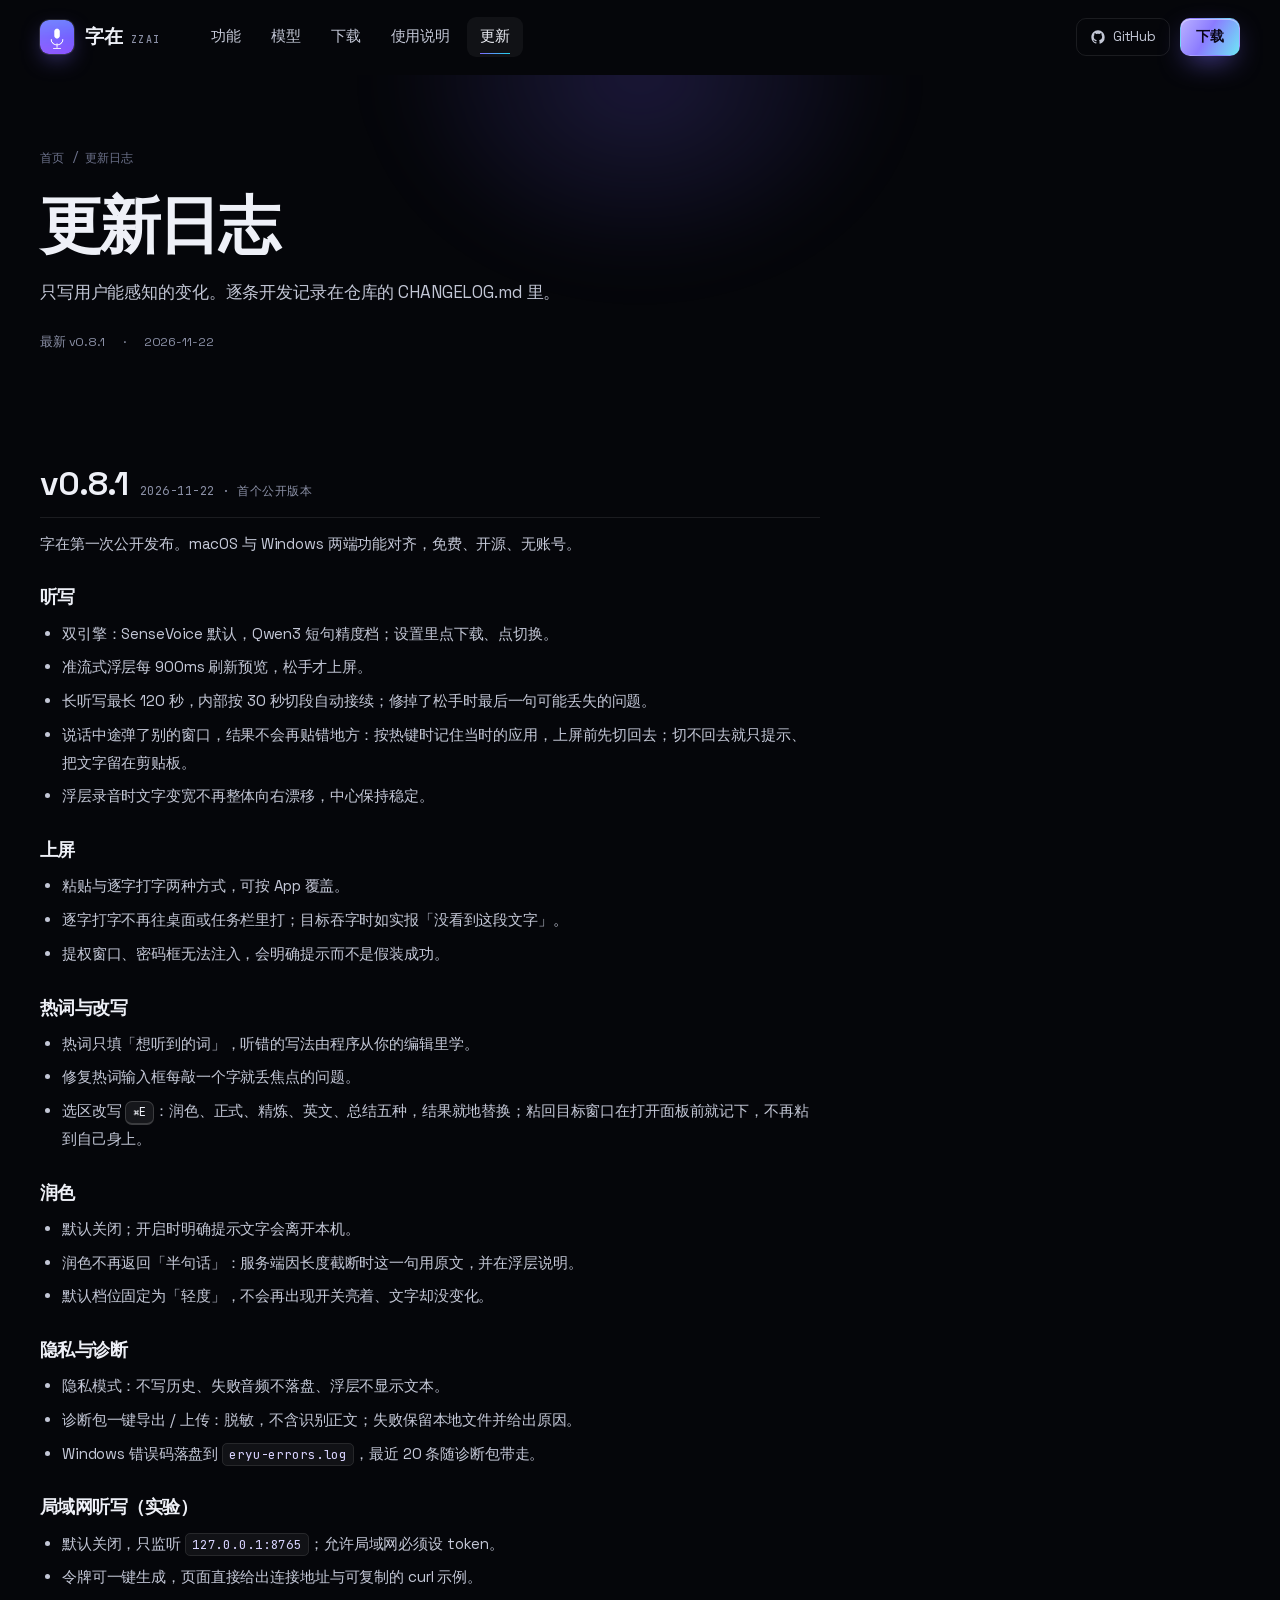
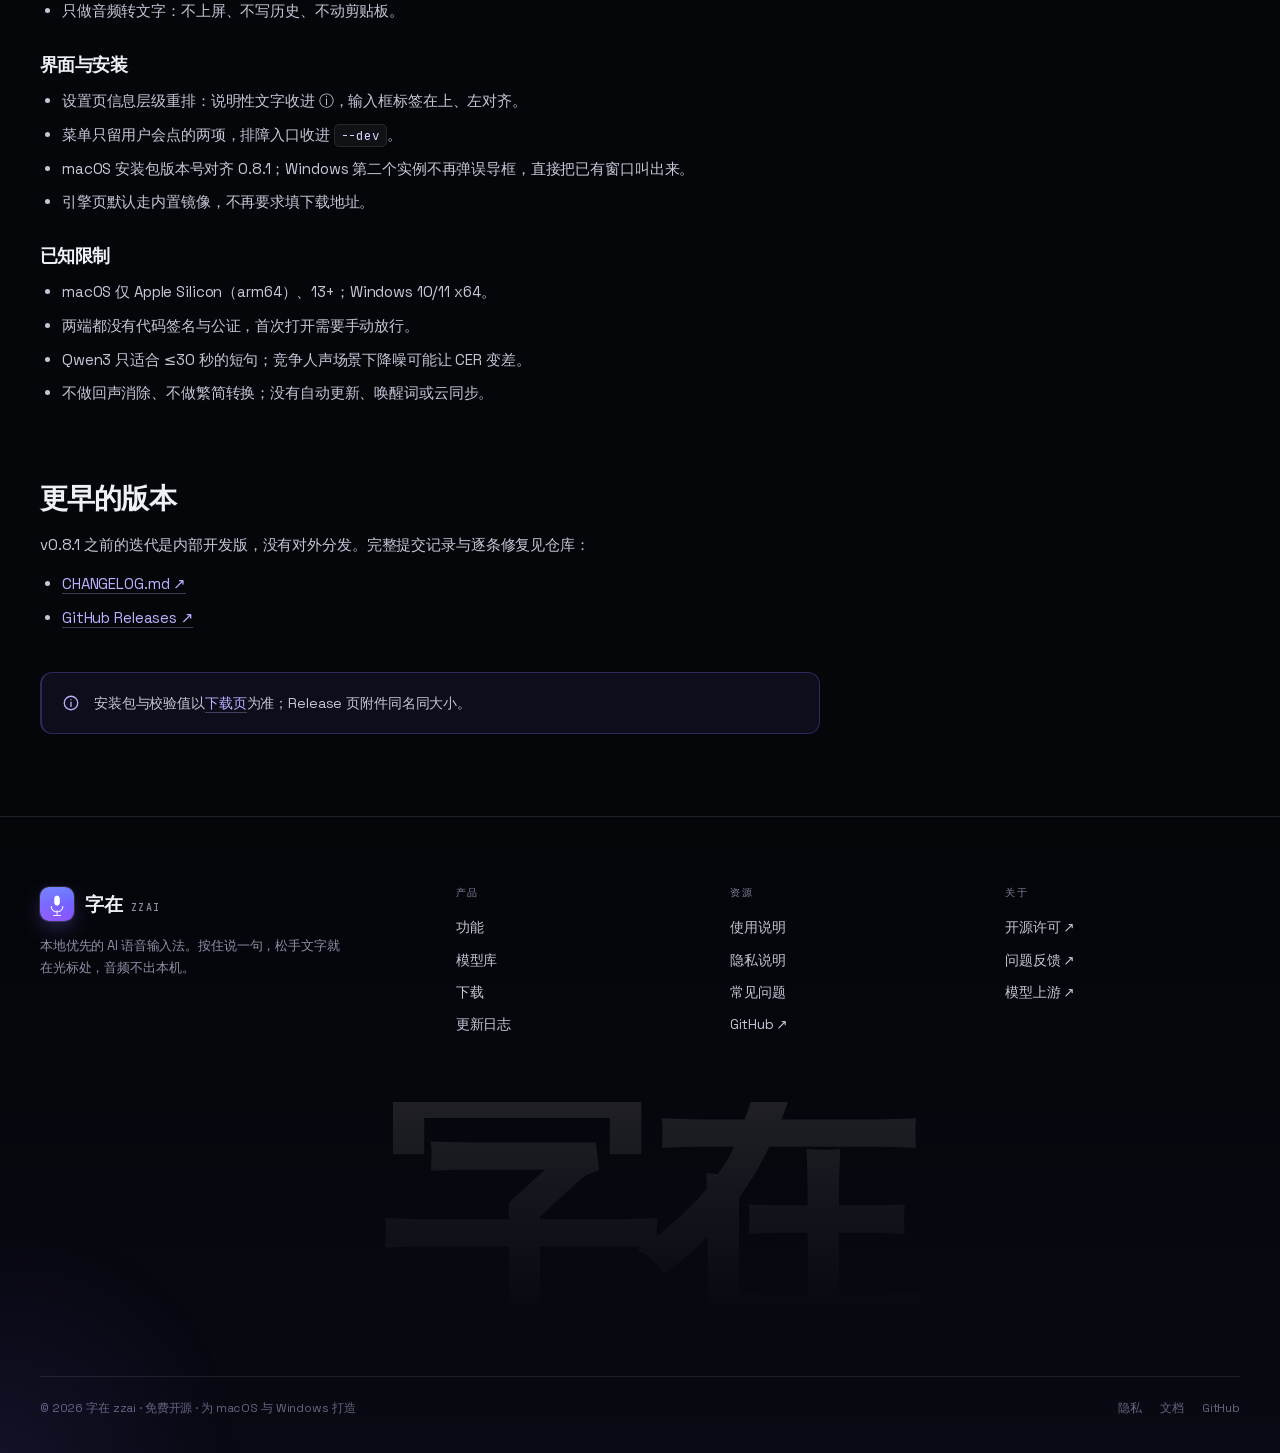
==== website/changelog.html @ 981bb73f "site: zzai.harmonyos.fun 官网（首页 / 下载 / 使用说明 / 模型库 / 隐私 / 更新日志）" ====
<!doctype html>
<html lang="zh-CN">
<head>
<meta charset="utf-8">
<meta name="viewport" content="width=device-width, initial-scale=1">
<title>更新日志 — 字在 zzai</title>
<meta name="description" content="字在的版本更新记录。v0.8.1 是第一个公开版本：双引擎、120 秒长听写、热词自学习、选区改写与局域网听写。">
<meta name="theme-color" content="#05060a">
<link rel="canonical" href="https://zzai.harmonyos.fun/changelog.html">
<meta property="og:type" content="article">
<meta property="og:title" content="字在更新日志">
<meta property="og:description" content="v0.8.1：第一个公开版本。">
<meta property="og:url" content="https://zzai.harmonyos.fun/changelog.html">
<meta property="og:image" content="https://zzai.harmonyos.fun/assets/img/og.png">
<link rel="icon" type="image/png" sizes="32x32" href="assets/img/favicon-32.png">
<link rel="apple-touch-icon" href="assets/img/apple-touch-icon.png">
<script src="assets/js/boot.js"></script>
<link rel="stylesheet" href="assets/css/site.css">
</head>
<body>
<a class="skip" href="#main">跳到主要内容</a>

<header class="topbar">
  <div class="wrap nav">
    <a class="brand" href="index.html" aria-label="字在首页">
      <img src="assets/img/logo.png" alt="" width="34" height="34">
      <span class="brand-name">字在 <small>zzai</small></span>
    </a>
    <nav class="nav-links" aria-label="主导航">
      <a href="index.html#features">功能</a>
      <a href="models.html">模型</a>
      <a href="download.html">下载</a>
      <a href="docs.html">使用说明</a>
      <a href="changelog.html" aria-current="page">更新</a>
    </nav>
    <div class="nav-right">
      <a class="nav-gh" href="https://github.com/flyeasy/zzai" target="_blank" rel="noopener" aria-label="GitHub 仓库">
        <svg><use href="assets/img/icons.svg#i-github"/></svg><span>GitHub</span>
      </a>
      <a class="btn btn-primary btn-sm" href="download.html">下载</a>
      <button class="nav-toggle" aria-label="展开菜单" aria-expanded="false"><span></span></button>
    </div>
  </div>
</header>
<div class="mobile-menu">
  <a href="index.html#features">功能</a>
  <a href="models.html">模型</a>
  <a href="download.html">下载</a>
  <a href="docs.html">使用说明</a>
  <a href="changelog.html">更新</a>
  <a href="https://github.com/flyeasy/zzai" target="_blank" rel="noopener">GitHub ↗</a>
</div>

<main id="main">
  <section class="page-hero">
    <div class="wrap">
      <div class="crumb"><a href="index.html">首页</a> / 更新日志</div>
      <h1>更新日志</h1>
      <p>只写用户能感知的变化。逐条开发记录在仓库的 CHANGELOG.md 里。</p>
      <div class="hero-meta" style="margin-top:24px">
        <span>最新 v0.8.1</span><span>·</span><span>2026-11-22</span>
      </div>
    </div>
  </section>

  <section class="section-tight">
    <div class="wrap">
      <div class="prose">
        <div class="release">
          <div class="release-head">
            <h2 id="v081">v0.8.1</h2>
            <span class="release-date">2026-11-22 · 首个公开版本</span>
          </div>
          <p>字在第一次公开发布。macOS 与 Windows 两端功能对齐，免费、开源、无账号。</p>

          <h3>听写</h3>
          <ul>
            <li>双引擎：SenseVoice 默认，Qwen3 短句精度档；设置里点下载、点切换。</li>
            <li>准流式浮层每 900ms 刷新预览，松手才上屏。</li>
            <li>长听写最长 120 秒，内部按 30 秒切段自动接续；修掉了松手时最后一句可能丢失的问题。</li>
            <li>说话中途弹了别的窗口，结果不会再贴错地方：按热键时记住当时的应用，上屏前先切回去；切不回去就只提示、把文字留在剪贴板。</li>
            <li>浮层录音时文字变宽不再整体向右漂移，中心保持稳定。</li>
          </ul>

          <h3>上屏</h3>
          <ul>
            <li>粘贴与逐字打字两种方式，可按 App 覆盖。</li>
            <li>逐字打字不再往桌面或任务栏里打；目标吞字时如实报「没看到这段文字」。</li>
            <li>提权窗口、密码框无法注入，会明确提示而不是假装成功。</li>
          </ul>

          <h3>热词与改写</h3>
          <ul>
            <li>热词只填「想听到的词」，听错的写法由程序从你的编辑里学。</li>
            <li>修复热词输入框每敲一个字就丢焦点的问题。</li>
            <li>选区改写 <kbd>⌘E</kbd>：润色、正式、精炼、英文、总结五种，结果就地替换；粘回目标窗口在打开面板前就记下，不再粘到自己身上。</li>
          </ul>

          <h3>润色</h3>
          <ul>
            <li>默认关闭；开启时明确提示文字会离开本机。</li>
            <li>润色不再返回「半句话」：服务端因长度截断时这一句用原文，并在浮层说明。</li>
            <li>默认档位固定为「轻度」，不会再出现开关亮着、文字却没变化。</li>
          </ul>

          <h3>隐私与诊断</h3>
          <ul>
            <li>隐私模式：不写历史、失败音频不落盘、浮层不显示文本。</li>
            <li>诊断包一键导出 / 上传：脱敏，不含识别正文；失败保留本地文件并给出原因。</li>
            <li>Windows 错误码落盘到 <code>eryu-errors.log</code>，最近 20 条随诊断包带走。</li>
          </ul>

          <h3>局域网听写（实验）</h3>
          <ul>
            <li>默认关闭，只监听 <code>127.0.0.1:8765</code>；允许局域网必须设 token。</li>
            <li>令牌可一键生成，页面直接给出连接地址与可复制的 curl 示例。</li>
            <li>只做音频转文字：不上屏、不写历史、不动剪贴板。</li>
          </ul>

          <h3>界面与安装</h3>
          <ul>
            <li>设置页信息层级重排：说明性文字收进 ⓘ，输入框标签在上、左对齐。</li>
            <li>菜单只留用户会点的两项，排障入口收进 <code>--dev</code>。</li>
            <li>macOS 安装包版本号对齐 0.8.1；Windows 第二个实例不再弹误导框，直接把已有窗口叫出来。</li>
            <li>引擎页默认走内置镜像，不再要求填下载地址。</li>
          </ul>

          <h3>已知限制</h3>
          <ul>
            <li>macOS 仅 Apple Silicon（arm64）、13+；Windows 10/11 x64。</li>
            <li>两端都没有代码签名与公证，首次打开需要手动放行。</li>
            <li>Qwen3 只适合 ≤30 秒的短句；竞争人声场景下降噪可能让 CER 变差。</li>
            <li>不做回声消除、不做繁简转换；没有自动更新、唤醒词或云同步。</li>
          </ul>
        </div>

        <h2>更早的版本</h2>
        <p>v0.8.1 之前的迭代是内部开发版，没有对外分发。完整提交记录与逐条修复见仓库：</p>
        <ul>
          <li><a href="https://github.com/flyeasy/zzai/blob/main/CHANGELOG.md" target="_blank" rel="noopener">CHANGELOG.md ↗</a></li>
          <li><a href="https://github.com/flyeasy/zzai/releases" target="_blank" rel="noopener">GitHub Releases ↗</a></li>
        </ul>

        <div class="callout" style="margin-top:40px">
          <svg><use href="assets/img/icons.svg#i-info"/></svg>
          <div>安装包与校验值以<a href="download.html">下载页</a>为准；Release 页附件同名同大小。</div>
        </div>
      </div>
    </div>
  </section>
</main>

<footer class="footer">
  <div class="wrap">
    <div class="foot-grid">
      <div class="foot-brand">
        <a class="brand" href="index.html">
          <img src="assets/img/logo.png" alt="" width="34" height="34">
          <span class="brand-name">字在 <small>zzai</small></span>
        </a>
        <p>本地优先的 AI 语音输入法。按住说一句，松手文字就在光标处，音频不出本机。</p>
      </div>
      <div class="foot-col">
        <h4>产品</h4>
        <a href="index.html#features">功能</a>
        <a href="models.html">模型库</a>
        <a href="download.html">下载</a>
        <a href="changelog.html">更新日志</a>
      </div>
      <div class="foot-col">
        <h4>资源</h4>
        <a href="docs.html">使用说明</a>
        <a href="privacy.html">隐私说明</a>
        <a href="index.html#faq">常见问题</a>
        <a href="https://github.com/flyeasy/zzai" target="_blank" rel="noopener">GitHub ↗</a>
      </div>
      <div class="foot-col">
        <h4>关于</h4>
        <a href="https://github.com/flyeasy/zzai/blob/main/LICENSE" target="_blank" rel="noopener">开源许可 ↗</a>
        <a href="https://github.com/flyeasy/zzai/issues" target="_blank" rel="noopener">问题反馈 ↗</a>
        <a href="https://github.com/k2-fsa/sherpa-onnx/releases" target="_blank" rel="noopener">模型上游 ↗</a>
      </div>
    </div>
    <div class="wordmark" aria-hidden="true">字在</div>
    <div class="foot-bottom">
      <span>© <span data-year>2026</span> 字在 zzai · 免费开源 · 为 macOS 与 Windows 打造</span>
      <span class="links">
        <a href="privacy.html">隐私</a>
        <a href="docs.html">文档</a>
        <a href="https://github.com/flyeasy/zzai" target="_blank" rel="noopener">GitHub</a>
      </span>
    </div>
  </div>
</footer>

<script src="assets/js/site.js"></script>
</body>
</html>
---- website/assets/css/site.css ----
/* ============================================================
   字在 zzai — 官网样式
   设计语言：深空 / 极光 / 玻璃 / 光栅
   ============================================================ */

@font-face {
  font-family: "Space Grotesk";
  src: url("../fonts/space-grotesk-400.woff2") format("woff2");
  font-weight: 400 500;
  font-display: swap;
  unicode-range: U+0000-00FF, U+2000-206F, U+2190-21BB;
}
@font-face {
  font-family: "Space Grotesk";
  src: url("../fonts/space-grotesk-600.woff2") format("woff2");
  font-weight: 600;
  font-display: swap;
  unicode-range: U+0000-00FF, U+2000-206F, U+2190-21BB;
}
@font-face {
  font-family: "Space Grotesk";
  src: url("../fonts/space-grotesk-700.woff2") format("woff2");
  font-weight: 700;
  font-display: swap;
  unicode-range: U+0000-00FF, U+2000-206F, U+2190-21BB;
}
@font-face {
  font-family: "JetBrains Mono";
  src: url("../fonts/jetbrains-mono-400.woff2") format("woff2");
  font-weight: 400;
  font-display: swap;
  unicode-range: U+0000-00FF;
}
@font-face {
  font-family: "JetBrains Mono";
  src: url("../fonts/jetbrains-mono-500.woff2") format("woff2");
  font-weight: 500;
  font-display: swap;
  unicode-range: U+0000-00FF;
}

:root {
  --bg: #05060a;
  --bg-2: #080910;
  --surface: rgba(255, 255, 255, 0.035);
  --surface-2: rgba(255, 255, 255, 0.06);
  --line: rgba(255, 255, 255, 0.09);
  --line-strong: rgba(255, 255, 255, 0.16);
  --text: #eef0f7;
  --text-2: #c3c7d6;
  --muted: #8b90a6;
  --violet: #7c6cff;
  --violet-deep: #5b48e8;
  --cyan: #22d3ee;
  --magenta: #f43f5e;
  --green: #34d399;
  --amber: #fbbf24;
  --grad: linear-gradient(100deg, #fff 0%, #d9d3ff 38%, #8b7bff 68%, #22d3ee 100%);
  --radius: 20px;
  --radius-sm: 12px;
  --font: "Space Grotesk", "PingFang SC", "HarmonyOS Sans SC", "Hiragino Sans GB",
    "Microsoft YaHei", system-ui, sans-serif;
  --mono: "JetBrains Mono", "SFMono-Regular", Menlo, Consolas, monospace;
  --ease: cubic-bezier(0.22, 1, 0.36, 1);
  --shadow: 0 30px 80px -30px rgba(0, 0, 0, 0.8);
}

*,
*::before,
*::after {
  box-sizing: border-box;
}

html {
  scroll-behavior: smooth;
  -webkit-text-size-adjust: 100%;
}

body {
  margin: 0;
  background: var(--bg);
  color: var(--text);
  font-family: var(--font);
  font-size: 16px;
  line-height: 1.65;
  letter-spacing: -0.008em;
  -webkit-font-smoothing: antialiased;
  overflow-x: hidden;
}

body::before {
  content: "";
  position: fixed;
  inset: 0;
  z-index: 0;
  pointer-events: none;
  background-image: url("data:image/svg+xml,%3Csvg xmlns='http://www.w3.org/2000/svg' width='160' height='160'%3E%3Cfilter id='n'%3E%3CfeTurbulence type='fractalNoise' baseFrequency='0.9' numOctaves='2' stitchTiles='stitch'/%3E%3C/filter%3E%3Crect width='160' height='160' filter='url(%23n)' opacity='0.35'/%3E%3C/svg%3E");
  opacity: 0.045;
  mix-blend-mode: soft-light;
}

::selection {
  background: rgba(124, 108, 255, 0.36);
  color: #fff;
}

img {
  max-width: 100%;
  display: block;
}

a {
  color: inherit;
  text-decoration: none;
}

button {
  font: inherit;
  color: inherit;
}

h1,
h2,
h3,
h4 {
  margin: 0;
  font-weight: 600;
  letter-spacing: -0.03em;
  line-height: 1.12;
}

p {
  margin: 0;
}

code,
kbd,
pre {
  font-family: var(--mono);
  font-size: 0.86em;
}

kbd {
  display: inline-flex;
  align-items: center;
  gap: 2px;
  min-width: 24px;
  height: 24px;
  padding: 0 7px;
  border: 1px solid var(--line-strong);
  border-bottom-width: 2px;
  border-radius: 7px;
  background: rgba(255, 255, 255, 0.07);
  color: var(--text);
  font-size: 12px;
  line-height: 1;
  white-space: nowrap;
}

.wrap {
  width: min(1200px, calc(100% - 48px));
  margin-inline: auto;
  position: relative;
  z-index: 1;
}

.wrap-narrow {
  width: min(880px, calc(100% - 48px));
  margin-inline: auto;
  position: relative;
  z-index: 1;
}

.skip {
  position: absolute;
  left: -9999px;
  top: 12px;
  z-index: 100;
  padding: 8px 14px;
  border-radius: 10px;
  background: #fff;
  color: #000;
}
.skip:focus {
  left: 12px;
}

/* ---------------- 顶栏 ---------------- */

.topbar {
  position: sticky;
  top: 0;
  z-index: 60;
  border-bottom: 1px solid transparent;
  transition: background 0.35s var(--ease), border-color 0.35s var(--ease),
    backdrop-filter 0.35s var(--ease);
}

.topbar.is-scrolled {
  background: rgba(5, 6, 10, 0.72);
  border-bottom-color: var(--line);
  backdrop-filter: blur(18px) saturate(140%);
  -webkit-backdrop-filter: blur(18px) saturate(140%);
}

.nav {
  display: flex;
  align-items: center;
  gap: 28px;
  height: 74px;
}

.brand {
  display: flex;
  align-items: center;
  gap: 11px;
  flex: none;
}

.brand img {
  width: 34px;
  height: 34px;
  border-radius: 9px;
  box-shadow: 0 0 0 1px rgba(255, 255, 255, 0.12), 0 8px 24px -8px rgba(124, 108, 255, 0.9);
}

.brand-name {
  display: flex;
  align-items: baseline;
  gap: 7px;
  font-size: 19px;
  font-weight: 700;
  letter-spacing: 0.02em;
}

.brand-name small {
  font-family: var(--mono);
  font-size: 10px;
  font-weight: 500;
  letter-spacing: 0.14em;
  color: var(--muted);
  text-transform: uppercase;
}

.nav-links {
  display: flex;
  align-items: center;
  gap: 4px;
  margin-left: 10px;
}

.nav-links a {
  position: relative;
  padding: 8px 13px;
  border-radius: 9px;
  color: var(--text-2);
  font-size: 14.5px;
  transition: color 0.2s, background 0.2s;
}

.nav-links a:hover,
.nav-links a[aria-current="page"] {
  color: var(--text);
  background: rgba(255, 255, 255, 0.05);
}

.nav-links a[aria-current="page"]::after {
  content: "";
  position: absolute;
  left: 13px;
  right: 13px;
  bottom: 3px;
  height: 1px;
  background: linear-gradient(90deg, var(--violet), var(--cyan));
}

.nav-right {
  margin-left: auto;
  display: flex;
  align-items: center;
  gap: 10px;
}

.nav-gh {
  display: inline-flex;
  align-items: center;
  gap: 7px;
  height: 38px;
  padding: 0 13px;
  border: 1px solid var(--line);
  border-radius: 10px;
  color: var(--text-2);
  font-size: 13.5px;
  transition: 0.2s;
}
.nav-gh:hover {
  color: var(--text);
  border-color: var(--line-strong);
  background: rgba(255, 255, 255, 0.04);
}
.nav-gh svg {
  width: 16px;
  height: 16px;
}

.nav-toggle {
  display: none;
  width: 40px;
  height: 40px;
  border: 1px solid var(--line);
  border-radius: 10px;
  background: transparent;
  align-items: center;
  justify-content: center;
  cursor: pointer;
}
.nav-toggle span {
  display: block;
  width: 16px;
  height: 1.5px;
  background: var(--text);
  position: relative;
}
.nav-toggle span::before,
.nav-toggle span::after {
  content: "";
  position: absolute;
  left: 0;
  width: 16px;
  height: 1.5px;
  background: var(--text);
  transition: 0.25s;
}
.nav-toggle span::before {
  top: -5px;
}
.nav-toggle span::after {
  top: 5px;
}

.mobile-menu {
  position: fixed;
  inset: 74px 0 auto;
  z-index: 55;
  display: none;
  padding: 16px 24px 26px;
  background: rgba(6, 7, 12, 0.96);
  border-bottom: 1px solid var(--line);
  backdrop-filter: blur(20px);
}
.mobile-menu.is-open {
  display: block;
}
.mobile-menu a {
  display: block;
  padding: 14px 4px;
  font-size: 17px;
  border-bottom: 1px solid var(--line);
}

/* ---------------- 按钮 ---------------- */

.btn {
  --h: 46px;
  display: inline-flex;
  align-items: center;
  justify-content: center;
  gap: 9px;
  height: var(--h);
  padding: 0 20px;
  border-radius: 12px;
  border: 1px solid transparent;
  font-size: 14.5px;
  font-weight: 600;
  letter-spacing: 0;
  white-space: nowrap;
  cursor: pointer;
  transition: transform 0.2s var(--ease), box-shadow 0.3s var(--ease),
    background 0.25s, border-color 0.25s, color 0.2s;
}
.btn svg {
  width: 17px;
  height: 17px;
  flex: none;
}
.btn:hover {
  transform: translateY(-1px);
}
.btn:active {
  transform: translateY(0) scale(0.99);
}

.btn-primary {
  color: #0a0618;
  background: linear-gradient(120deg, #b9b1ff, #8b7bff 45%, #6ee7f5);
  box-shadow: 0 10px 30px -10px rgba(124, 108, 255, 0.9),
    inset 0 1px 0 rgba(255, 255, 255, 0.45);
}
.btn-primary:hover {
  box-shadow: 0 16px 40px -12px rgba(124, 108, 255, 1),
    inset 0 1px 0 rgba(255, 255, 255, 0.55);
}

.btn-ghost {
  border-color: var(--line-strong);
  background: rgba(255, 255, 255, 0.04);
  color: var(--text);
  backdrop-filter: blur(10px);
}
.btn-ghost:hover {
  background: rgba(255, 255, 255, 0.08);
  border-color: rgba(255, 255, 255, 0.28);
}

.btn-sm {
  --h: 38px;
  padding: 0 15px;
  font-size: 13.5px;
  border-radius: 10px;
}

.btn-block {
  width: 100%;
}

.btn[disabled] {
  opacity: 0.5;
  pointer-events: none;
}

.text-link {
  display: inline-flex;
  align-items: center;
  gap: 6px;
  color: #b9b1ff;
  font-size: 14px;
}
.text-link:hover {
  color: #d8d3ff;
}
.text-link svg {
  width: 14px;
  height: 14px;
  transition: transform 0.2s;
}
.text-link:hover svg {
  transform: translateX(3px);
}

/* ---------------- 通用版式 ---------------- */

.section {
  position: relative;
  padding: 96px 0;
}

.section-tight {
  padding: 58px 0;
}

.eyebrow {
  display: inline-flex;
  align-items: center;
  gap: 8px;
  margin-bottom: 18px;
  font-family: var(--mono);
  font-size: 11px;
  font-weight: 500;
  letter-spacing: 0.18em;
  text-transform: uppercase;
  color: var(--muted);
}
.eyebrow::before {
  content: "";
  width: 18px;
  height: 1px;
  background: linear-gradient(90deg, var(--violet), transparent);
}

.h2 {
  font-size: clamp(30px, 3.6vw, 46px);
  letter-spacing: -0.035em;
}

.lede {
  max-width: 620px;
  margin-top: 16px;
  color: var(--text-2);
  font-size: 17px;
  line-height: 1.75;
}

.section-head {
  display: flex;
  align-items: flex-end;
  justify-content: space-between;
  gap: 40px;
  margin-bottom: 48px;
}

.grad-text {
  background: var(--grad);
  -webkit-background-clip: text;
  background-clip: text;
  color: transparent;
}

.glass {
  position: relative;
  border: 1px solid var(--line);
  border-radius: var(--radius);
  background:
    linear-gradient(180deg, rgba(255, 255, 255, 0.055), rgba(255, 255, 255, 0.015)),
    rgba(8, 9, 16, 0.6);
  box-shadow: inset 0 1px 0 rgba(255, 255, 255, 0.06), var(--shadow);
  backdrop-filter: blur(14px);
}

.card {
  padding: 28px;
  border: 1px solid var(--line);
  border-radius: var(--radius);
  background: linear-gradient(180deg, rgba(255, 255, 255, 0.045), rgba(255, 255, 255, 0.012));
  transition: border-color 0.3s, background 0.3s, transform 0.4s var(--ease);
}
.card:hover {
  border-color: var(--line-strong);
  background: linear-gradient(180deg, rgba(255, 255, 255, 0.07), rgba(255, 255, 255, 0.02));
}

.card h3 {
  font-size: 19px;
  margin-bottom: 8px;
}
.card p {
  color: var(--muted);
  font-size: 14px;
  line-height: 1.7;
}

.icon-tile {
  display: inline-flex;
  align-items: center;
  justify-content: center;
  width: 42px;
  height: 42px;
  margin-bottom: 20px;
  border-radius: 12px;
  border: 1px solid rgba(124, 108, 255, 0.35);
  background: radial-gradient(120% 120% at 20% 0%, rgba(124, 108, 255, 0.4), rgba(124, 108, 255, 0.08));
  color: #d8d3ff;
  box-shadow: inset 0 1px 0 rgba(255, 255, 255, 0.15), 0 8px 20px -12px rgba(124, 108, 255, 0.9);
}
.icon-tile svg {
  width: 20px;
  height: 20px;
}

.divider {
  height: 1px;
  background: linear-gradient(90deg, transparent, var(--line), transparent);
}

/* ---------------- HERO ---------------- */

.hero {
  position: relative;
  padding: 82px 0 72px;
  overflow: hidden;
  isolation: isolate;
}

.hero-bg {
  position: absolute;
  inset: -10% -10% 0;
  z-index: -2;
  pointer-events: none;
}

#hero-canvas {
  position: absolute;
  inset: 0;
  width: 100%;
  height: 100%;
  opacity: 0.8;
}

.orb {
  position: absolute;
  border-radius: 50%;
  filter: blur(90px);
  pointer-events: none;
  will-change: transform;
}
.orb-1 {
  width: 640px;
  height: 420px;
  top: -140px;
  left: 8%;
  background: radial-gradient(circle, rgba(108, 92, 231, 0.5), transparent 65%);
}
.orb-2 {
  width: 520px;
  height: 360px;
  top: 6%;
  right: -6%;
  background: radial-gradient(circle, rgba(34, 211, 238, 0.24), transparent 65%);
}
.orb-3 {
  width: 400px;
  height: 300px;
  bottom: -160px;
  left: 30%;
  background: radial-gradient(circle, rgba(244, 63, 94, 0.18), transparent 65%);
}

.grid-floor {
  position: absolute;
  inset: 0;
  background-image: linear-gradient(to right, rgba(124, 108, 255, 0.09) 1px, transparent 1px),
    linear-gradient(to bottom, rgba(124, 108, 255, 0.09) 1px, transparent 1px);
  background-size: 54px 54px;
  mask-image: radial-gradient(ellipse 70% 60% at 50% 30%, #000 30%, transparent 78%);
  -webkit-mask-image: radial-gradient(ellipse 70% 60% at 50% 30%, #000 30%, transparent 78%);
  opacity: 0.7;
}

.hero-grid {
  display: grid;
  grid-template-columns: minmax(0, 1.02fr) minmax(0, 0.98fr);
  gap: 56px;
  align-items: center;
}

.hero-copy {
  position: relative;
  z-index: 2;
}

.status-pill {
  display: inline-flex;
  align-items: center;
  gap: 9px;
  height: 32px;
  padding: 0 13px;
  margin-bottom: 26px;
  border: 1px solid var(--line);
  border-radius: 999px;
  background: rgba(255, 255, 255, 0.04);
  color: var(--text-2);
  font-size: 12.5px;
  backdrop-filter: blur(8px);
}
.dot {
  width: 6px;
  height: 6px;
  border-radius: 50%;
  background: var(--green);
  box-shadow: 0 0 0 4px rgba(52, 211, 153, 0.14);
  animation: pulse-dot 2.4s infinite;
}
@keyframes pulse-dot {
  0%,
  100% {
    box-shadow: 0 0 0 4px rgba(52, 211, 153, 0.14);
  }
  50% {
    box-shadow: 0 0 0 7px rgba(52, 211, 153, 0.03);
  }
}
.status-pill .sep {
  width: 1px;
  height: 12px;
  background: var(--line-strong);
}

.hero h1 {
  font-size: clamp(46px, 6.4vw, 84px);
  line-height: 1.02;
  letter-spacing: -0.05em;
  font-weight: 700;
}

.hero h1 .line {
  display: block;
  overflow: hidden;
  padding-bottom: 0.06em;
}
.hero h1 .line > span {
  display: inline-block;
  transform: translateY(110%);
  animation: rise 1s var(--ease) forwards;
}
.hero h1 .line:nth-child(2) > span {
  animation-delay: 0.12s;
}
@keyframes rise {
  to {
    transform: translateY(0);
  }
}

.hero h1 em {
  font-style: normal;
  background: linear-gradient(100deg, #cfc8ff 0%, #8b7bff 46%, #22d3ee 100%);
  -webkit-background-clip: text;
  background-clip: text;
  color: transparent;
}

.hero-sub {
  max-width: 520px;
  margin-top: 26px;
  color: var(--text-2);
  font-size: 17.5px;
  line-height: 1.8;
}
.hero-sub strong {
  color: var(--text);
  font-weight: 600;
}

.hero-cta {
  display: flex;
  flex-wrap: wrap;
  gap: 12px;
  margin-top: 34px;
}

.hero-meta {
  display: flex;
  flex-wrap: wrap;
  align-items: center;
  gap: 8px 18px;
  margin-top: 24px;
  color: var(--muted);
  font-size: 12.5px;
}
.hero-meta span {
  display: inline-flex;
  align-items: center;
  gap: 6px;
}
.hero-meta svg {
  width: 13px;
  height: 13px;
  opacity: 0.7;
}

/* ---------------- 演示舞台 ---------------- */

.stage-wrap {
  position: relative;
  z-index: 2;
  animation: stage-in 1.1s var(--ease) both;
  animation-delay: 0.25s;
}
@keyframes stage-in {
  from {
    opacity: 0;
    transform: translateY(26px) scale(0.98);
  }
}

.stage {
  position: relative;
  border: 1px solid var(--line-strong);
  border-radius: 22px;
  background: #0b0c14;
  box-shadow: 0 50px 110px -40px rgba(0, 0, 0, 0.9),
    0 0 0 1px rgba(255, 255, 255, 0.02), inset 0 1px 0 rgba(255, 255, 255, 0.08);
  overflow: hidden;
}
.stage::after {
  content: "";
  position: absolute;
  inset: 0;
  border-radius: inherit;
  pointer-events: none;
  background: radial-gradient(120% 60% at 50% 0%, rgba(124, 108, 255, 0.14), transparent 60%);
}

.stage-bar {
  display: flex;
  align-items: center;
  gap: 8px;
  height: 44px;
  padding: 0 15px;
  border-bottom: 1px solid var(--line);
  background: rgba(255, 255, 255, 0.025);
}
.tl {
  display: flex;
  gap: 6px;
}
.tl i {
  width: 10px;
  height: 10px;
  border-radius: 50%;
  background: #3a3d50;
}
.tl i:nth-child(1) {
  background: #ff5f57;
}
.tl i:nth-child(2) {
  background: #febc2e;
}
.tl i:nth-child(3) {
  background: #28c840;
}
.stage-title {
  margin-left: 8px;
  color: var(--muted);
  font-size: 12px;
  font-family: var(--mono);
  letter-spacing: 0.02em;
}
.stage-badge {
  margin-left: auto;
  display: inline-flex;
  align-items: center;
  gap: 6px;
  padding: 3px 9px;
  border: 1px solid rgba(34, 211, 238, 0.3);
  border-radius: 999px;
  background: rgba(34, 211, 238, 0.08);
  color: #9beaf7;
  font-size: 10.5px;
  font-family: var(--mono);
}

.stage-body {
  position: relative;
  display: flex;
  flex-direction: column;
  padding: 24px 24px 20px;
  background:
    radial-gradient(100% 80% at 80% 0%, rgba(124, 108, 255, 0.12), transparent 60%),
    linear-gradient(180deg, #0d0e18, #08090f);
}

.doc {
  position: relative;
  min-height: 214px;
  padding: 6px 8px 16px;
  color: #b9bfd4;
  font-size: 15.5px;
  line-height: 2.05;
}
.doc .doc-h {
  display: flex;
  align-items: center;
  gap: 8px;
  margin-bottom: 14px;
  color: #6f7590;
  font-size: 11px;
  font-family: var(--mono);
  letter-spacing: 0.12em;
  text-transform: uppercase;
}
.doc .doc-h::after {
  content: "";
  flex: 1;
  height: 1px;
  background: var(--line);
}
.doc p {
  margin-bottom: 10px;
}
.doc .dim {
  color: #6c7288;
}
.doc .insert {
  position: relative;
  color: #fff;
  background: linear-gradient(90deg, rgba(124, 108, 255, 0.16), rgba(34, 211, 238, 0.08));
  border-radius: 4px;
  padding: 0 3px;
  opacity: 0;
  transform: translateY(4px);
  transition: opacity 0.5s, transform 0.5s;
}
.doc .insert.is-in {
  opacity: 1;
  transform: none;
}
.doc .caret {
  display: inline-block;
  width: 2px;
  height: 1.05em;
  margin-left: 1px;
  vertical-align: -0.16em;
  background: #9beaf7;
  animation: blink 1.1s steps(2) infinite;
}
@keyframes blink {
  50% {
    opacity: 0;
  }
}

/* 底部浮层胶囊 */
.capsule {
  position: relative;
  margin-top: 12px;
  padding: 14px 16px 13px;
  border: 1px solid rgba(255, 255, 255, 0.13);
  border-radius: 16px;
  background: rgba(18, 19, 30, 0.82);
  box-shadow: 0 24px 50px -20px rgba(0, 0, 0, 0.9), inset 0 1px 0 rgba(255, 255, 255, 0.08);
  backdrop-filter: blur(22px) saturate(150%);
  transition: border-color 0.3s, box-shadow 0.4s;
}
.stage[data-state="listening"] .capsule {
  border-color: rgba(124, 108, 255, 0.5);
  box-shadow: 0 24px 60px -18px rgba(124, 108, 255, 0.5), inset 0 1px 0 rgba(255, 255, 255, 0.1);
}
.cap-top {
  display: flex;
  align-items: center;
  gap: 10px;
  margin-bottom: 8px;
  color: var(--muted);
  font-size: 11px;
  font-family: var(--mono);
}
.cap-state {
  display: inline-flex;
  align-items: center;
  gap: 6px;
  color: #c9c2ff;
}
.cap-state .dot {
  width: 5px;
  height: 5px;
  background: var(--violet);
  box-shadow: 0 0 8px var(--violet);
  animation: none;
}
.stage[data-state="listening"] .cap-state .dot {
  animation: pulse-dot 1.2s infinite;
  background: var(--magenta);
  box-shadow: 0 0 8px var(--magenta);
}
.cap-top .spacer {
  flex: 1;
}
.cap-privacy {
  display: inline-flex;
  align-items: center;
  gap: 4px;
  color: #6ee7b7;
}
.cap-privacy svg {
  width: 11px;
  height: 11px;
}

.cap-line {
  display: flex;
  align-items: center;
  gap: 12px;
}
.wavebox {
  flex: none;
  width: 74px;
  height: 30px;
}
.wavebox canvas {
  width: 100%;
  height: 100%;
  display: block;
}
.cap-text {
  flex: 1;
  min-height: 24px;
  color: #eef0f7;
  font-size: 14.5px;
  line-height: 1.5;
  white-space: nowrap;
  overflow: hidden;
  text-overflow: ellipsis;
}
.cap-text .ph {
  color: #6c7288;
}
.cap-hint {
  display: flex;
  align-items: center;
  justify-content: space-between;
  gap: 12px;
  margin-top: 9px;
  color: #767c94;
  font-size: 11px;
}
.cap-hint kbd {
  height: 20px;
  min-width: 20px;
  font-size: 10px;
}

/* 舞台上的悬浮指标 */
.float-chip {
  position: absolute;
  z-index: 3;
  display: flex;
  align-items: center;
  gap: 8px;
  padding: 9px 13px;
  border: 1px solid var(--line-strong);
  border-radius: 12px;
  background: rgba(12, 13, 22, 0.86);
  box-shadow: 0 20px 40px -18px rgba(0, 0, 0, 0.9);
  backdrop-filter: blur(14px);
  font-size: 11.5px;
  color: var(--text-2);
  animation: floaty 6s ease-in-out infinite;
}
.float-chip b {
  color: #fff;
  font-family: var(--mono);
  font-weight: 500;
}
.float-chip svg {
  width: 14px;
  height: 14px;
  color: #b9b1ff;
}
.chip-a {
  top: -40px;
  right: 4px;
}
.chip-b {
  top: -40px;
  left: 4px;
  animation-delay: -2s;
}
.chip-c {
  right: 4px;
  bottom: -20px;
  animation-delay: -4s;
}
@keyframes floaty {
  0%,
  100% {
    transform: translateY(0);
  }
  50% {
    transform: translateY(-7px);
  }
}

.try-btn {
  position: relative;
  display: inline-flex;
  align-items: center;
  gap: 8px;
  margin-top: 18px;
  padding: 0 16px;
  height: 38px;
  border: 1px solid rgba(124, 108, 255, 0.4);
  border-radius: 10px;
  background: rgba(124, 108, 255, 0.12);
  color: #d8d3ff;
  font-size: 13px;
  cursor: pointer;
  user-select: none;
  transition: 0.2s;
}
.try-btn:hover {
  background: rgba(124, 108, 255, 0.2);
  border-color: rgba(124, 108, 255, 0.65);
}
.try-btn svg {
  width: 15px;
  height: 15px;
}
.try-note {
  margin-left: 10px;
  color: #626780;
  font-size: 11.5px;
}

/* ---------------- 指标条 ---------------- */

.trust {
  display: grid;
  grid-template-columns: repeat(4, 1fr);
  gap: 1px;
  border: 1px solid var(--line);
  border-radius: 18px;
  overflow: hidden;
  background: var(--line);
}
.trust-item {
  padding: 24px 26px;
  background: #07080e;
}
.trust-item .k {
  display: flex;
  align-items: center;
  gap: 8px;
  color: var(--text);
  font-size: 15px;
  font-weight: 600;
}
.trust-item .k svg {
  width: 16px;
  height: 16px;
  color: #8b7bff;
}
.trust-item .v {
  margin-top: 6px;
  color: var(--muted);
  font-size: 12.5px;
  line-height: 1.6;
}

/* ---------------- 三步 ---------------- */

.steps {
  display: grid;
  grid-template-columns: repeat(3, 1fr);
  gap: 18px;
  counter-reset: step;
}
.step {
  position: relative;
  padding: 30px 26px 28px;
  border: 1px solid var(--line);
  border-radius: 18px;
  background: linear-gradient(180deg, rgba(255, 255, 255, 0.04), transparent);
  overflow: hidden;
}
.step::before {
  counter-increment: step;
  content: "0" counter(step);
  position: absolute;
  top: 18px;
  right: 20px;
  font-family: var(--mono);
  font-size: 12px;
  color: #4b5068;
  letter-spacing: 0.1em;
}
.step .num {
  display: inline-flex;
  align-items: center;
  justify-content: center;
  width: 40px;
  height: 40px;
  margin-bottom: 40px;
  border-radius: 11px;
  background: rgba(124, 108, 255, 0.13);
  border: 1px solid rgba(124, 108, 255, 0.32);
  color: #cfc8ff;
}
.step .num svg {
  width: 19px;
  height: 19px;
}
.step h3 {
  font-size: 18px;
  margin-bottom: 9px;
}
.step p {
  color: var(--muted);
  font-size: 13.5px;
  line-height: 1.7;
}
.step kbd {
  margin: 0 2px;
}
.step-visual {
  margin-top: 20px;
  padding-top: 18px;
  border-top: 1px dashed var(--line);
  font-family: var(--mono);
  font-size: 11px;
  color: #777d97;
  display: flex;
  align-items: center;
  gap: 10px;
}
.step-visual .bar {
  flex: 1;
  height: 4px;
  border-radius: 2px;
  background: rgba(255, 255, 255, 0.07);
  overflow: hidden;
}
.step-visual .bar i {
  display: block;
  height: 100%;
  width: 0;
  border-radius: inherit;
  background: linear-gradient(90deg, var(--violet), var(--cyan));
  transition: width 1.2s var(--ease);
}
.is-in .step-visual .bar i {
  width: var(--w, 60%);
}

/* ---------------- Bento ---------------- */

.bento {
  display: grid;
  grid-template-columns: repeat(12, 1fr);
  gap: 16px;
}
.b {
  position: relative;
  padding: 28px;
  border: 1px solid var(--line);
  border-radius: 20px;
  background: linear-gradient(160deg, rgba(255, 255, 255, 0.05), rgba(255, 255, 255, 0.012));
  overflow: hidden;
  transition: border-color 0.3s, transform 0.45s var(--ease);
}
.b::after {
  content: "";
  position: absolute;
  inset: 0;
  opacity: 0;
  transition: opacity 0.4s;
  background: radial-gradient(420px circle at var(--mx, 50%) var(--my, 0%), rgba(124, 108, 255, 0.14), transparent 65%);
  pointer-events: none;
}
.b:hover {
  border-color: var(--line-strong);
}
.b:hover::after {
  opacity: 1;
}
.b h3 {
  font-size: 19px;
  margin-bottom: 7px;
}
.b p {
  max-width: 46ch;
  color: var(--muted);
  font-size: 13.5px;
  line-height: 1.7;
}
.b .kicker {
  display: inline-flex;
  align-items: center;
  gap: 6px;
  margin-bottom: 14px;
  font-family: var(--mono);
  font-size: 10px;
  letter-spacing: 0.14em;
  text-transform: uppercase;
  color: #8b7bff;
}
.span-7 {
  grid-column: span 7;
}
.span-5 {
  grid-column: span 5;
}
.span-4 {
  grid-column: span 4;
}
.span-6 {
  grid-column: span 6;
}
.span-12 {
  grid-column: span 12;
}

/* bento 内部小视觉 */
.flow {
  display: flex;
  align-items: center;
  gap: 10px;
  margin-top: 24px;
  padding: 16px;
  border: 1px solid var(--line);
  border-radius: 14px;
  background: rgba(0, 0, 0, 0.28);
  font-family: var(--mono);
  font-size: 11px;
  color: #9aa0b8;
}
.flow .node {
  display: inline-flex;
  align-items: center;
  gap: 6px;
  padding: 7px 10px;
  border: 1px solid var(--line-strong);
  border-radius: 8px;
  background: rgba(255, 255, 255, 0.05);
  color: #d7dbec;
  white-space: nowrap;
}
.flow .node svg {
  width: 13px;
  height: 13px;
  color: #8b7bff;
}
.flow .ln {
  flex: 1;
  height: 1px;
  background: linear-gradient(90deg, rgba(124, 108, 255, 0.2), rgba(124, 108, 255, 0.9), rgba(34, 211, 238, 0.2));
  position: relative;
}
.flow .ln::after {
  content: "";
  position: absolute;
  top: -2px;
  left: 0;
  width: 5px;
  height: 5px;
  border-radius: 50%;
  background: #9beaf7;
  box-shadow: 0 0 10px #9beaf7;
  animation: travel 2.6s linear infinite;
}
@keyframes travel {
  to {
    left: 100%;
  }
}

.seg {
  display: inline-flex;
  padding: 4px;
  border: 1px solid var(--line);
  border-radius: 11px;
  background: rgba(0, 0, 0, 0.3);
  gap: 4px;
  margin-top: 22px;
  font-size: 12px;
}
.seg span {
  padding: 7px 13px;
  border-radius: 8px;
  color: #8b90a6;
}
.seg span.on {
  background: linear-gradient(120deg, rgba(124, 108, 255, 0.35), rgba(124, 108, 255, 0.15));
  color: #e7e2ff;
  box-shadow: inset 0 1px 0 rgba(255, 255, 255, 0.1);
}
.engine-note {
  margin-top: 12px;
  font-family: var(--mono);
  font-size: 10.5px;
  color: #626780;
}

.timeline {
  margin-top: 22px;
  padding: 15px;
  border: 1px solid var(--line);
  border-radius: 13px;
  background: rgba(0, 0, 0, 0.26);
}
.tl-track {
  position: relative;
  height: 8px;
  border-radius: 4px;
  background: rgba(255, 255, 255, 0.07);
  overflow: hidden;
}
.tl-track i {
  position: absolute;
  inset: 0 auto 0 0;
  width: 100%;
  background: linear-gradient(90deg, #6c5ce7, #22d3ee);
  opacity: 0.75;
}
.tl-marks {
  display: flex;
  justify-content: space-between;
  margin-top: 8px;
  font-family: var(--mono);
  font-size: 10px;
  color: #626780;
}

.chips-row {
  display: flex;
  flex-wrap: wrap;
  gap: 7px;
  margin-top: 22px;
}
.chip {
  padding: 5px 10px;
  border: 1px solid var(--line-strong);
  border-radius: 999px;
  background: rgba(255, 255, 255, 0.04);
  font-size: 11.5px;
  color: #c6cbdd;
}
.chip.v {
  border-color: rgba(124, 108, 255, 0.4);
  background: rgba(124, 108, 255, 0.12);
  color: #d8d3ff;
}

.sel-box {
  margin-top: 22px;
  padding: 16px;
  border: 1px solid var(--line);
  border-radius: 14px;
  background: rgba(0, 0, 0, 0.26);
  font-size: 13px;
  line-height: 1.9;
  color: #8f95ad;
}
.sel-box mark {
  background: rgba(124, 108, 255, 0.3);
  color: #fff;
  border-radius: 3px;
  padding: 1px 2px;
}
.sel-menu {
  display: flex;
  flex-wrap: wrap;
  gap: 6px;
  margin-top: 10px;
}
.sel-menu span {
  padding: 4px 9px;
  border: 1px solid rgba(124, 108, 255, 0.35);
  border-radius: 7px;
  background: rgba(124, 108, 255, 0.1);
  font-size: 11px;
  color: #cfc8ff;
}

.privacy-list {
  display: grid;
  gap: 8px;
  margin-top: 22px;
  font-size: 12.5px;
  color: #a9aec4;
}
.privacy-list div {
  display: flex;
  align-items: center;
  gap: 9px;
}
.privacy-list svg {
  width: 14px;
  height: 14px;
  color: #34d399;
  flex: none;
}

.voice-ring {
  position: relative;
  width: 120px;
  height: 120px;
  margin: 24px auto 0;
  display: grid;
  place-items: center;
}
.voice-ring i {
  position: absolute;
  inset: 0;
  border: 1px solid rgba(124, 108, 255, 0.35);
  border-radius: 50%;
  animation: ripple 3.4s ease-out infinite;
}
.voice-ring i:nth-child(2) {
  animation-delay: -1.1s;
}
.voice-ring i:nth-child(3) {
  animation-delay: -2.2s;
}
@keyframes ripple {
  0% {
    transform: scale(0.55);
    opacity: 0.9;
  }
  100% {
    transform: scale(1.15);
    opacity: 0;
  }
}
.voice-ring .core {
  width: 52px;
  height: 52px;
  border-radius: 50%;
  display: grid;
  place-items: center;
  background: linear-gradient(140deg, #7c6cff, #4c3bd6);
  box-shadow: 0 0 40px rgba(124, 108, 255, 0.6);
}
.voice-ring .core svg {
  width: 24px;
  height: 24px;
  color: #fff;
}

/* ---------------- 数字带 ---------------- */

.numbers {
  display: grid;
  grid-template-columns: repeat(4, 1fr);
  gap: 0;
  border-top: 1px solid var(--line);
  border-bottom: 1px solid var(--line);
}
.num-item {
  padding: 42px 30px;
  border-right: 1px solid var(--line);
}
.num-item:last-child {
  border-right: 0;
}
.num-val {
  display: flex;
  align-items: baseline;
  gap: 4px;
  font-family: "Space Grotesk", var(--font);
  font-size: clamp(40px, 4.4vw, 60px);
  font-weight: 700;
  line-height: 1;
  letter-spacing: -0.04em;
  background: linear-gradient(180deg, #fff, #a79cff);
  -webkit-background-clip: text;
  background-clip: text;
  color: transparent;
}
.num-val small {
  font-size: 0.36em;
  letter-spacing: 0;
  color: #8b90a6;
  -webkit-text-fill-color: #8b90a6;
}
.num-label {
  margin-top: 12px;
  color: var(--text);
  font-size: 14px;
  font-weight: 600;
}
.num-note {
  margin-top: 5px;
  color: #6f758c;
  font-size: 11.5px;
  line-height: 1.5;
}

/* ---------------- 真实界面 ---------------- */

.shot-frame {
  position: relative;
  padding: 10px;
  border: 1px solid var(--line);
  border-radius: 20px;
  background: linear-gradient(160deg, rgba(255, 255, 255, 0.06), rgba(255, 255, 255, 0.01));
}
.shot-frame img {
  width: 100%;
  border-radius: 12px;
  display: block;
}
.shot-cap {
  display: flex;
  align-items: center;
  justify-content: space-between;
  gap: 16px;
  padding: 14px 8px 4px;
  color: var(--muted);
  font-size: 12px;
}
.shot-cap b {
  color: var(--text-2);
  font-weight: 500;
}

/* ---------------- 模型表 ---------------- */

.table-wrap {
  border: 1px solid var(--line);
  border-radius: 18px;
  overflow: hidden;
  background: rgba(7, 8, 14, 0.6);
}
table.model {
  width: 100%;
  border-collapse: collapse;
  font-size: 13.5px;
}
table.model th {
  padding: 14px 18px;
  text-align: left;
  font-size: 11px;
  font-weight: 500;
  letter-spacing: 0.12em;
  text-transform: uppercase;
  color: #7d8299;
  background: rgba(255, 255, 255, 0.03);
  border-bottom: 1px solid var(--line);
  white-space: nowrap;
}
table.model td {
  padding: 16px 18px;
  border-bottom: 1px solid rgba(255, 255, 255, 0.055);
  color: var(--text-2);
  vertical-align: middle;
}
table.model tr:last-child td {
  border-bottom: 0;
}
table.model tr:hover td {
  background: rgba(255, 255, 255, 0.018);
}
table.model td:first-child {
  color: var(--text);
  font-weight: 600;
}
table.model .mono {
  font-family: var(--mono);
  font-size: 12px;
  color: #a9aec4;
  white-space: normal;
  overflow-wrap: anywhere;
  max-width: 320px;
}
table.model .tag {
  display: inline-block;
  margin-left: 7px;
  padding: 1px 7px;
  border-radius: 999px;
  font-size: 10px;
  font-weight: 500;
  letter-spacing: 0.02em;
  border: 1px solid rgba(124, 108, 255, 0.35);
  color: #cfc8ff;
  background: rgba(124, 108, 255, 0.12);
  vertical-align: 1px;
}

/* ---------------- 下载卡 ---------------- */

.dl-grid {
  display: grid;
  grid-template-columns: 1fr 1fr;
  gap: 18px;
}
.dl-card {
  position: relative;
  padding: 30px;
  border: 1px solid var(--line);
  border-radius: 20px;
  background: linear-gradient(170deg, rgba(255, 255, 255, 0.055), rgba(255, 255, 255, 0.012));
  overflow: hidden;
}
.dl-card.primary {
  border-color: rgba(124, 108, 255, 0.35);
  background: linear-gradient(170deg, rgba(124, 108, 255, 0.16), rgba(34, 211, 238, 0.04) 60%, rgba(255, 255, 255, 0.01));
}
.dl-os {
  display: flex;
  align-items: center;
  gap: 12px;
}
.dl-os svg {
  width: 30px;
  height: 30px;
  color: #d8d3ff;
}
.dl-os h3 {
  font-size: 21px;
}
.dl-os .ver {
  margin-left: auto;
  font-family: var(--mono);
  font-size: 10.5px;
  color: #8b90a6;
  border: 1px solid var(--line);
  padding: 3px 8px;
  border-radius: 999px;
}
.dl-meta {
  display: flex;
  flex-wrap: wrap;
  gap: 6px 16px;
  margin: 14px 0 20px;
  color: var(--muted);
  font-size: 12px;
}
.dl-meta span {
  display: inline-flex;
  align-items: center;
  gap: 5px;
}
.dl-meta svg {
  width: 12px;
  height: 12px;
  opacity: 0.7;
}
.sha {
  display: flex;
  align-items: center;
  gap: 8px;
  margin-top: 12px;
  padding: 9px 11px;
  border: 1px solid var(--line);
  border-radius: 9px;
  background: rgba(0, 0, 0, 0.28);
  font-family: var(--mono);
  font-size: 10.5px;
  color: #7f859d;
}
.sha code {
  flex: 1;
  overflow: hidden;
  text-overflow: ellipsis;
  white-space: nowrap;
  color: #a9aec4;
}
.sha button {
  flex: none;
  border: 0;
  background: transparent;
  color: #8b7bff;
  cursor: pointer;
  font-size: 10.5px;
  padding: 2px 4px;
}
.sha button:hover {
  color: #cfc8ff;
}

/* ---------------- FAQ ---------------- */

.faq {
  border-top: 1px solid var(--line);
}
.faq details {
  border-bottom: 1px solid var(--line);
}
.faq summary {
  display: flex;
  align-items: center;
  gap: 16px;
  padding: 22px 4px;
  cursor: pointer;
  list-style: none;
  font-size: 16px;
  font-weight: 500;
  color: var(--text);
  transition: color 0.2s;
}
.faq summary::-webkit-details-marker {
  display: none;
}
.faq summary:hover {
  color: #cfc8ff;
}
.faq summary .q {
  font-family: var(--mono);
  font-size: 11px;
  color: #5f647c;
  width: 26px;
  flex: none;
}
.faq summary .ic {
  margin-left: auto;
  width: 22px;
  height: 22px;
  border: 1px solid var(--line-strong);
  border-radius: 50%;
  display: grid;
  place-items: center;
  flex: none;
  transition: transform 0.35s var(--ease), background 0.25s;
}
.faq summary .ic::before,
.faq summary .ic::after {
  content: "";
  position: absolute;
  width: 8px;
  height: 1px;
  background: #a9aec4;
}
.faq summary .ic::after {
  transform: rotate(90deg);
  transition: transform 0.3s;
}
.faq summary .ic {
  position: relative;
}
.faq details[open] summary .ic {
  background: rgba(124, 108, 255, 0.2);
  border-color: rgba(124, 108, 255, 0.5);
}
.faq details[open] summary .ic::after {
  transform: rotate(0);
}
.faq .a {
  padding: 0 0 24px 42px;
  max-width: 780px;
  color: var(--muted);
  font-size: 14px;
  line-height: 1.85;
}
.faq .a p + p {
  margin-top: 8px;
}
.faq .a strong {
  color: var(--text-2);
  font-weight: 500;
}

/* ---------------- CTA ---------------- */

.cta {
  position: relative;
  overflow: hidden;
  padding: 90px 40px;
  border: 1px solid rgba(124, 108, 255, 0.3);
  border-radius: 26px;
  text-align: center;
  background: radial-gradient(90% 140% at 50% 0%, rgba(108, 92, 231, 0.3), transparent 60%),
    linear-gradient(180deg, rgba(255, 255, 255, 0.04), rgba(255, 255, 255, 0.01));
}
.cta::before {
  content: "";
  position: absolute;
  inset: -40% 20% auto;
  height: 70%;
  background: radial-gradient(closest-side, rgba(34, 211, 238, 0.22), transparent);
  filter: blur(40px);
}
.cta h2 {
  position: relative;
  font-size: clamp(32px, 4.6vw, 56px);
  letter-spacing: -0.04em;
}
.cta p {
  position: relative;
  margin: 16px auto 30px;
  max-width: 520px;
  color: var(--text-2);
  font-size: 16px;
}
.cta .hero-cta {
  position: relative;
  justify-content: center;
  margin-top: 0;
}

/* ---------------- 页脚 ---------------- */

.footer {
  position: relative;
  padding: 70px 0 34px;
  border-top: 1px solid var(--line);
  background: linear-gradient(180deg, transparent, rgba(124, 108, 255, 0.04));
}
.foot-grid {
  display: grid;
  grid-template-columns: 1.6fr repeat(3, 1fr);
  gap: 40px;
}
.foot-brand p {
  max-width: 300px;
  margin-top: 14px;
  color: var(--muted);
  font-size: 13px;
  line-height: 1.7;
}
.foot-col h4 {
  margin-bottom: 14px;
  color: #7d8299;
  font-family: var(--mono);
  font-size: 10px;
  font-weight: 500;
  letter-spacing: 0.16em;
  text-transform: uppercase;
}
.foot-col a {
  display: block;
  padding: 5px 0;
  color: var(--text-2);
  font-size: 13.5px;
}
.foot-col a:hover {
  color: #fff;
}
.foot-bottom {
  display: flex;
  flex-wrap: wrap;
  align-items: center;
  justify-content: space-between;
  gap: 14px;
  margin-top: 56px;
  padding-top: 22px;
  border-top: 1px solid var(--line);
  color: #626780;
  font-size: 12px;
}
.foot-bottom .links {
  display: flex;
  gap: 18px;
}
.foot-bottom a:hover {
  color: var(--text-2);
}
.wordmark {
  margin-top: 60px;
  font-size: clamp(80px, 22vw, 280px);
  font-weight: 700;
  line-height: 0.78;
  letter-spacing: -0.06em;
  text-align: center;
  color: transparent;
  background: linear-gradient(180deg, rgba(255, 255, 255, 0.1), rgba(255, 255, 255, 0));
  -webkit-background-clip: text;
  background-clip: text;
  user-select: none;
  pointer-events: none;
}

/* ---------------- 子页面 ---------------- */

.page-hero {
  position: relative;
  padding: 74px 0 54px;
  overflow: hidden;
}
.page-hero::before {
  content: "";
  position: absolute;
  inset: -60% 30% auto;
  height: 120%;
  background: radial-gradient(closest-side, rgba(108, 92, 231, 0.22), transparent);
  filter: blur(30px);
  pointer-events: none;
}
.page-hero h1 {
  font-size: clamp(36px, 5vw, 62px);
  letter-spacing: -0.045em;
}
.page-hero p {
  max-width: 660px;
  margin-top: 18px;
  color: var(--text-2);
  font-size: 17px;
  line-height: 1.75;
}
.crumb {
  display: flex;
  align-items: center;
  gap: 8px;
  margin-bottom: 22px;
  color: #6b7089;
  font-size: 12px;
  font-family: var(--mono);
}
.crumb a:hover {
  color: var(--text-2);
}

.prose {
  max-width: 780px;
}
.prose h2 {
  margin: 56px 0 16px;
  font-size: 28px;
  letter-spacing: -0.03em;
}
.prose h2:first-child {
  margin-top: 0;
}
.prose h3 {
  margin: 34px 0 10px;
  font-size: 18px;
}
.prose p {
  margin: 12px 0;
  color: var(--text-2);
  font-size: 15px;
  line-height: 1.85;
}
.prose ul,
.prose ol {
  margin: 12px 0;
  padding-left: 22px;
  color: var(--text-2);
  font-size: 15px;
  line-height: 1.85;
}
.prose li {
  margin: 6px 0;
}
.prose strong {
  color: var(--text);
  font-weight: 600;
}
.prose a:not(.btn) {
  color: #b9b1ff;
  border-bottom: 1px solid rgba(185, 177, 255, 0.3);
}
.prose a:not(.btn):hover {
  border-bottom-color: #b9b1ff;
}
.prose code {
  padding: 2px 6px;
  border-radius: 5px;
  border: 1px solid var(--line);
  background: rgba(255, 255, 255, 0.05);
  color: #d8d3ff;
  font-size: 12.5px;
}
.prose pre {
  margin: 16px 0;
  padding: 18px;
  border: 1px solid var(--line);
  border-radius: 12px;
  background: rgba(0, 0, 0, 0.4);
  overflow: auto;
  color: #c6cbdd;
  font-size: 12.5px;
  line-height: 1.7;
}
.prose pre code {
  padding: 0;
  border: 0;
  background: none;
}

pre {
  max-width: 100%;
  overflow-x: auto;
}
pre code {
  white-space: pre-wrap;
  overflow-wrap: anywhere;
}

.callout {
  display: flex;
  gap: 14px;
  margin: 24px 0;
  padding: 18px 20px;
  border: 1px solid rgba(124, 108, 255, 0.28);
  border-left-width: 2px;
  border-radius: 12px;
  background: rgba(124, 108, 255, 0.07);
  color: var(--text-2);
  font-size: 14px;
  line-height: 1.75;
}
.callout svg {
  width: 18px;
  height: 18px;
  flex: none;
  margin-top: 3px;
  color: #b9b1ff;
}
.callout.warn {
  border-color: rgba(251, 191, 36, 0.3);
  background: rgba(251, 191, 36, 0.06);
}
.callout.warn svg {
  color: var(--amber);
}
.callout.ok {
  border-color: rgba(52, 211, 153, 0.3);
  background: rgba(52, 211, 153, 0.06);
}
.callout.ok svg {
  color: var(--green);
}
.callout strong {
  color: var(--text);
}

.docs-layout {
  display: grid;
  grid-template-columns: 220px minmax(0, 1fr);
  gap: 64px;
  align-items: start;
  padding: 24px 0 100px;
}
.docs-nav {
  position: sticky;
  top: 100px;
  border-left: 1px solid var(--line);
  padding-left: 18px;
}
.docs-nav h4 {
  margin-bottom: 12px;
  color: #6b7089;
  font-family: var(--mono);
  font-size: 10px;
  letter-spacing: 0.16em;
  text-transform: uppercase;
}
.docs-nav a {
  display: block;
  padding: 6px 0;
  color: #9298b0;
  font-size: 13px;
  transition: color 0.2s;
}
.docs-nav a:hover,
.docs-nav a.active {
  color: #d8d3ff;
}
.docs-nav a.active {
  font-weight: 600;
}
.docs-body {
  min-width: 0;
}
.docs-section {
  scroll-margin-top: 100px;
  padding-bottom: 26px;
}
.docs-section + .docs-section {
  padding-top: 26px;
  border-top: 1px solid var(--line);
}
.docs-section h2 {
  font-size: 26px;
  margin-bottom: 14px;
}
.docs-section h3 {
  margin: 26px 0 8px;
  font-size: 17px;
}
.docs-section p,
.docs-section li {
  color: var(--text-2);
  font-size: 14.5px;
  line-height: 1.85;
}
.docs-section p {
  margin: 10px 0;
}
.docs-section ul,
.docs-section ol {
  margin: 10px 0;
  padding-left: 20px;
}
.docs-section li {
  margin: 5px 0;
}
.docs-section code {
  padding: 1px 5px;
  border-radius: 4px;
  border: 1px solid var(--line);
  background: rgba(255, 255, 255, 0.05);
  color: #d8d3ff;
  font-size: 12px;
}
.docs-section pre {
  margin: 14px 0;
  padding: 16px;
  border: 1px solid var(--line);
  border-radius: 10px;
  background: rgba(0, 0, 0, 0.38);
  overflow: auto;
  font-size: 12px;
  line-height: 1.7;
  color: #c6cbdd;
}
.docs-section table {
  width: 100%;
  border-collapse: collapse;
  margin: 16px 0;
  font-size: 13.5px;
}
.docs-section th,
.docs-section td {
  padding: 10px 12px;
  border-bottom: 1px solid var(--line);
  text-align: left;
  color: var(--text-2);
}
.docs-section th {
  color: #7d8299;
  font-size: 11px;
  font-weight: 500;
  letter-spacing: 0.08em;
  text-transform: uppercase;
}

/* 下载页步骤 */
.steps-list {
  counter-reset: s;
  display: grid;
  gap: 14px;
  margin: 26px 0;
}
.steps-list .s {
  position: relative;
  padding: 20px 22px 20px 58px;
  border: 1px solid var(--line);
  border-radius: 14px;
  background: rgba(255, 255, 255, 0.025);
}
.steps-list .s::before {
  counter-increment: s;
  content: counter(s);
  position: absolute;
  left: 16px;
  top: 18px;
  width: 26px;
  height: 26px;
  border-radius: 8px;
  display: grid;
  place-items: center;
  border: 1px solid rgba(124, 108, 255, 0.35);
  background: rgba(124, 108, 255, 0.13);
  color: #cfc8ff;
  font-family: var(--mono);
  font-size: 12px;
}
.steps-list .s h4 {
  font-size: 15px;
  margin-bottom: 4px;
}
.steps-list .s p {
  color: var(--muted);
  font-size: 13px;
  line-height: 1.7;
}
.kv {
  display: grid;
  grid-template-columns: 150px 1fr;
  gap: 8px 18px;
  margin: 20px 0;
  font-size: 13.5px;
}
.kv dt {
  color: #7d8299;
}
.kv dd {
  margin: 0;
  color: var(--text-2);
}

.model-calc {
  display: flex;
  flex-wrap: wrap;
  align-items: center;
  justify-content: space-between;
  gap: 16px;
  margin: 22px 0;
  padding: 18px 20px;
  border: 1px solid var(--line);
  border-radius: 14px;
  background: rgba(255, 255, 255, 0.03);
}
.model-calc .total {
  font-family: var(--mono);
  color: #d8d3ff;
  font-size: 15px;
}
.model-calc label {
  display: inline-flex;
  align-items: center;
  gap: 7px;
  color: var(--text-2);
  font-size: 13px;
  margin-right: 14px;
  cursor: pointer;
}
.model-calc input {
  accent-color: #7c6cff;
}

/* ---------------- 更新日志 ---------------- */
.release {
  padding-bottom: 8px;
}
.release-head {
  display: flex;
  flex-wrap: wrap;
  align-items: baseline;
  gap: 12px;
  padding-bottom: 14px;
  border-bottom: 1px solid var(--line);
}
.prose .release-head h2 {
  margin: 0;
  font-size: 34px;
}
.release-date {
  font-family: var(--mono);
  font-size: 12px;
  letter-spacing: 0.04em;
  color: var(--muted);
}
.prose .release h3 {
  margin-top: 30px;
}

/* ---------------- 动效 ---------------- */

[data-reveal] {
  transition: opacity 0.8s var(--ease), transform 0.8s var(--ease);
}
.js [data-reveal] {
  opacity: 0;
  transform: translateY(22px);
}
[data-reveal].is-in {
  opacity: 1;
  transform: none;
}
[data-reveal-delay="1"] {
  transition-delay: 0.08s;
}
[data-reveal-delay="2"] {
  transition-delay: 0.16s;
}
[data-reveal-delay="3"] {
  transition-delay: 0.24s;
}

.cursor-glow {
  position: fixed;
  z-index: 0;
  width: 520px;
  height: 520px;
  margin: -260px 0 0 -260px;
  border-radius: 50%;
  background: radial-gradient(circle, rgba(124, 108, 255, 0.09), transparent 65%);
  pointer-events: none;
  opacity: 0;
  transition: opacity 0.5s;
  will-change: transform;
}

/* ---------------- 响应式 ---------------- */

@media (max-width: 1080px) {
  .hero-grid {
    grid-template-columns: 1fr;
    gap: 54px;
  }
  .hero-copy {
    max-width: 720px;
  }
  .stage-wrap {
    max-width: 640px;
  }
  .span-7,
  .span-5 {
    grid-column: span 12;
  }
  .span-4 {
    grid-column: span 6;
  }
  .trust {
    grid-template-columns: 1fr 1fr;
  }
  .numbers {
    grid-template-columns: 1fr 1fr;
  }
  .num-item:nth-child(2) {
    border-right: 0;
  }
  .num-item:nth-child(-n + 2) {
    border-bottom: 1px solid var(--line);
  }
  .docs-layout {
    grid-template-columns: 1fr;
    gap: 28px;
  }
  .docs-nav {
    position: relative;
    top: 0;
    display: flex;
    flex-wrap: wrap;
    gap: 4px 16px;
    border-left: 0;
    border-bottom: 1px solid var(--line);
    padding: 0 0 16px;
  }
  .docs-nav h4 {
    width: 100%;
  }
  .docs-nav a {
    padding: 4px 0;
  }
}

@media (max-width: 820px) {
  .nav-links {
    display: none;
  }
  .nav-gh span {
    display: none;
  }
  .nav-gh {
    padding: 0 10px;
  }
  .nav-toggle {
    display: flex;
  }
  .section {
    padding: 74px 0;
  }
  .section-head {
    flex-direction: column;
    align-items: flex-start;
    gap: 18px;
    margin-bottom: 34px;
  }
  .steps {
    grid-template-columns: 1fr;
  }
  .step .num {
    margin-bottom: 26px;
  }
  .bento {
    grid-template-columns: 1fr;
  }
  .span-4,
  .span-6,
  .span-12,
  .span-7,
  .span-5 {
    grid-column: span 1;
  }
  .dl-grid {
    grid-template-columns: 1fr;
  }
  .foot-grid {
    grid-template-columns: 1fr 1fr;
    gap: 30px;
  }
  .foot-brand {
    grid-column: span 2;
  }
  .float-chip {
    display: none;
  }
  .cta {
    padding: 64px 22px;
  }
}

@media (max-width: 560px) {
  .wrap,
  .wrap-narrow {
    width: calc(100% - 36px);
  }
  .hero {
    padding: 54px 0 66px;
  }
  .hero h1 {
    font-size: 42px;
  }
  .hero-sub {
    font-size: 15.5px;
  }
  .btn {
    --h: 44px;
    padding: 0 16px;
  }
  .hero-cta .btn {
    flex: 1 1 auto;
  }
  .stage-body {
    padding: 18px 16px 16px;
  }
  .doc {
    min-height: 190px;
    font-size: 14px;
  }
  .capsule {
    padding: 12px;
  }
  .cap-text {
    font-size: 13px;
  }
  .wavebox {
    width: 46px;
  }
  .trust {
    grid-template-columns: 1fr;
  }
  .numbers {
    grid-template-columns: 1fr;
  }
  .num-item {
    border-right: 0;
    border-bottom: 1px solid var(--line);
    padding: 28px 22px;
  }
  .num-item:last-child {
    border-bottom: 0;
  }
  .num-item:nth-child(2) {
    border-bottom: 1px solid var(--line);
  }
  .model-calc {
    flex-direction: column;
    align-items: flex-start;
  }
  .prose h2 {
    font-size: 24px;
  }
  .foot-grid {
    grid-template-columns: 1fr;
  }
  .foot-brand {
    grid-column: span 1;
  }
  .wordmark {
    margin-top: 40px;
  }
  .table-wrap {
    overflow-x: auto;
    -webkit-overflow-scrolling: touch;
  }
  table.model {
    min-width: 560px;
  }
  table.model .mono {
    white-space: normal;
    overflow-wrap: anywhere;
  }
}

@media (prefers-reduced-motion: reduce) {
  *,
  *::before,
  *::after {
    animation-duration: 0.001ms !important;
    animation-iteration-count: 1 !important;
    transition-duration: 0.001ms !important;
    scroll-behavior: auto !important;
  }
  .js [data-reveal] {
    opacity: 1;
    transform: none;
  }
  .hero h1 .line > span {
    transform: none;
  }
  #hero-canvas {
    display: none;
  }
}
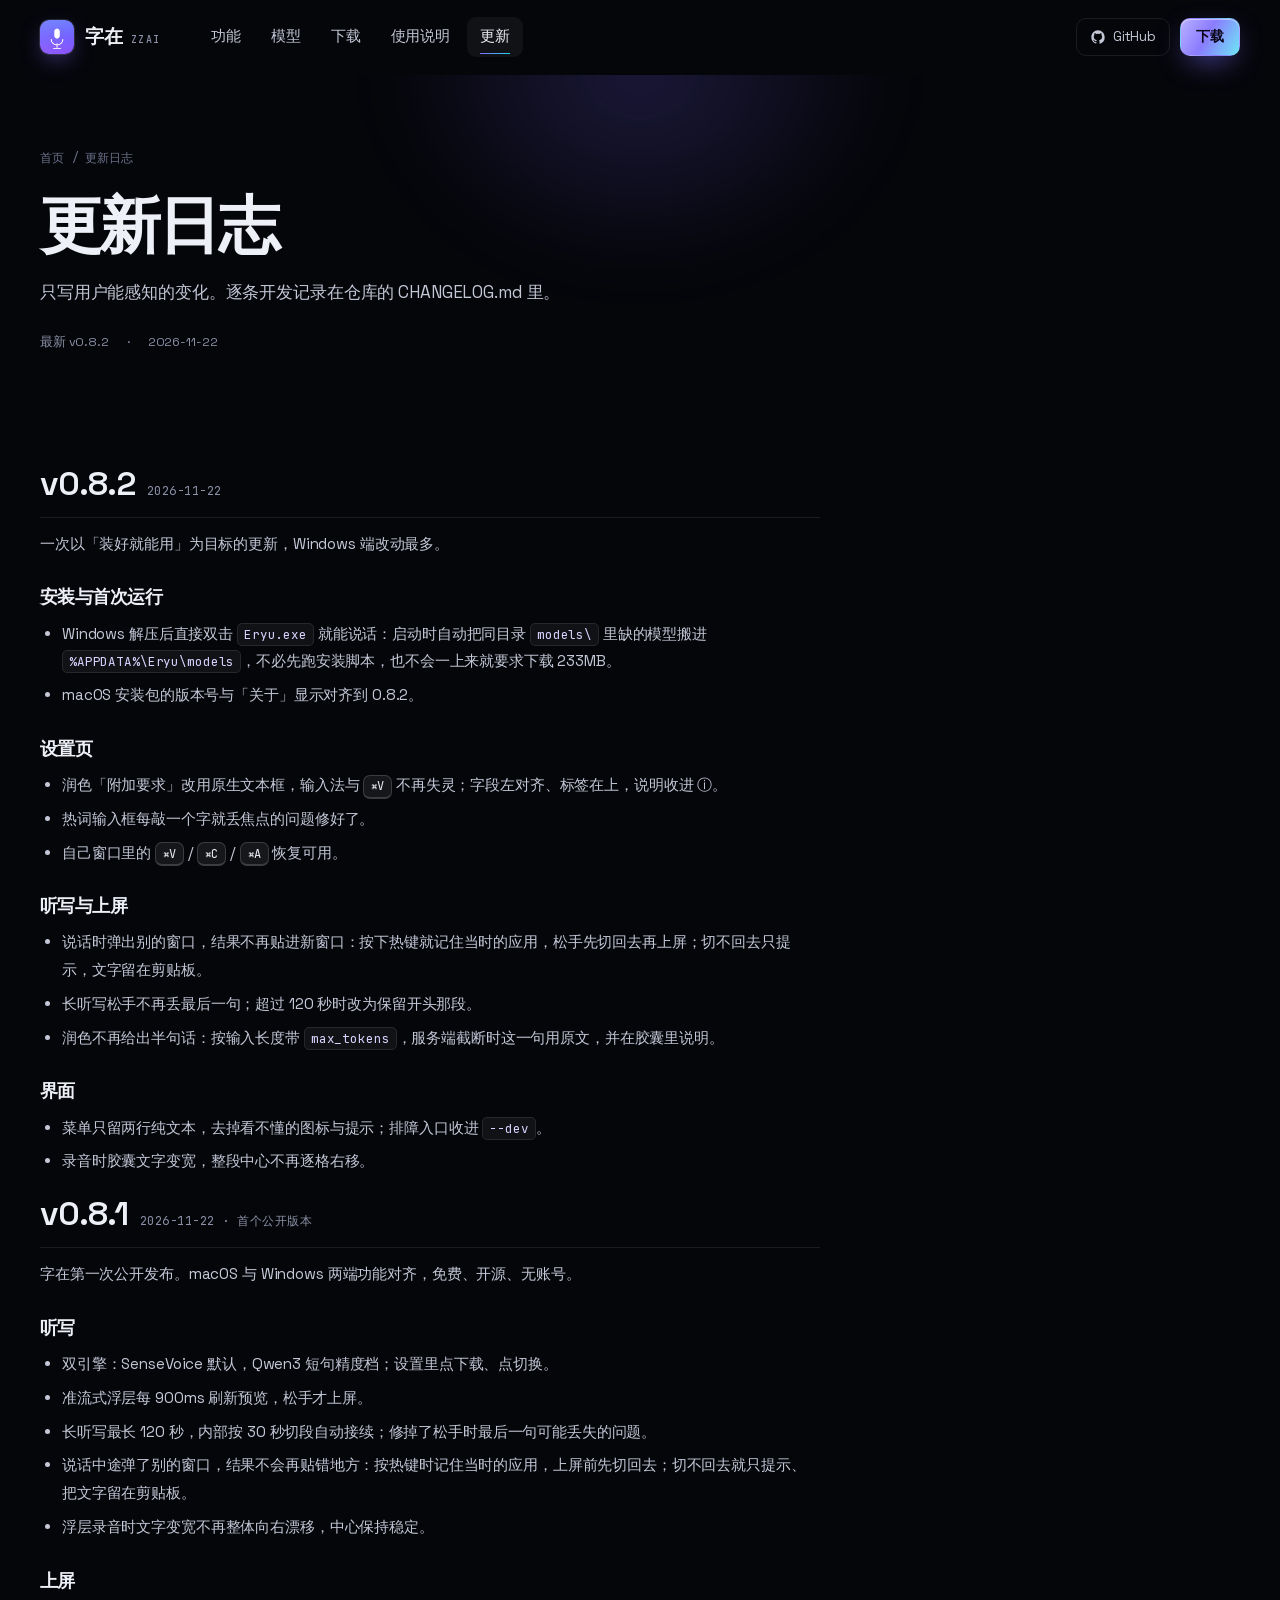
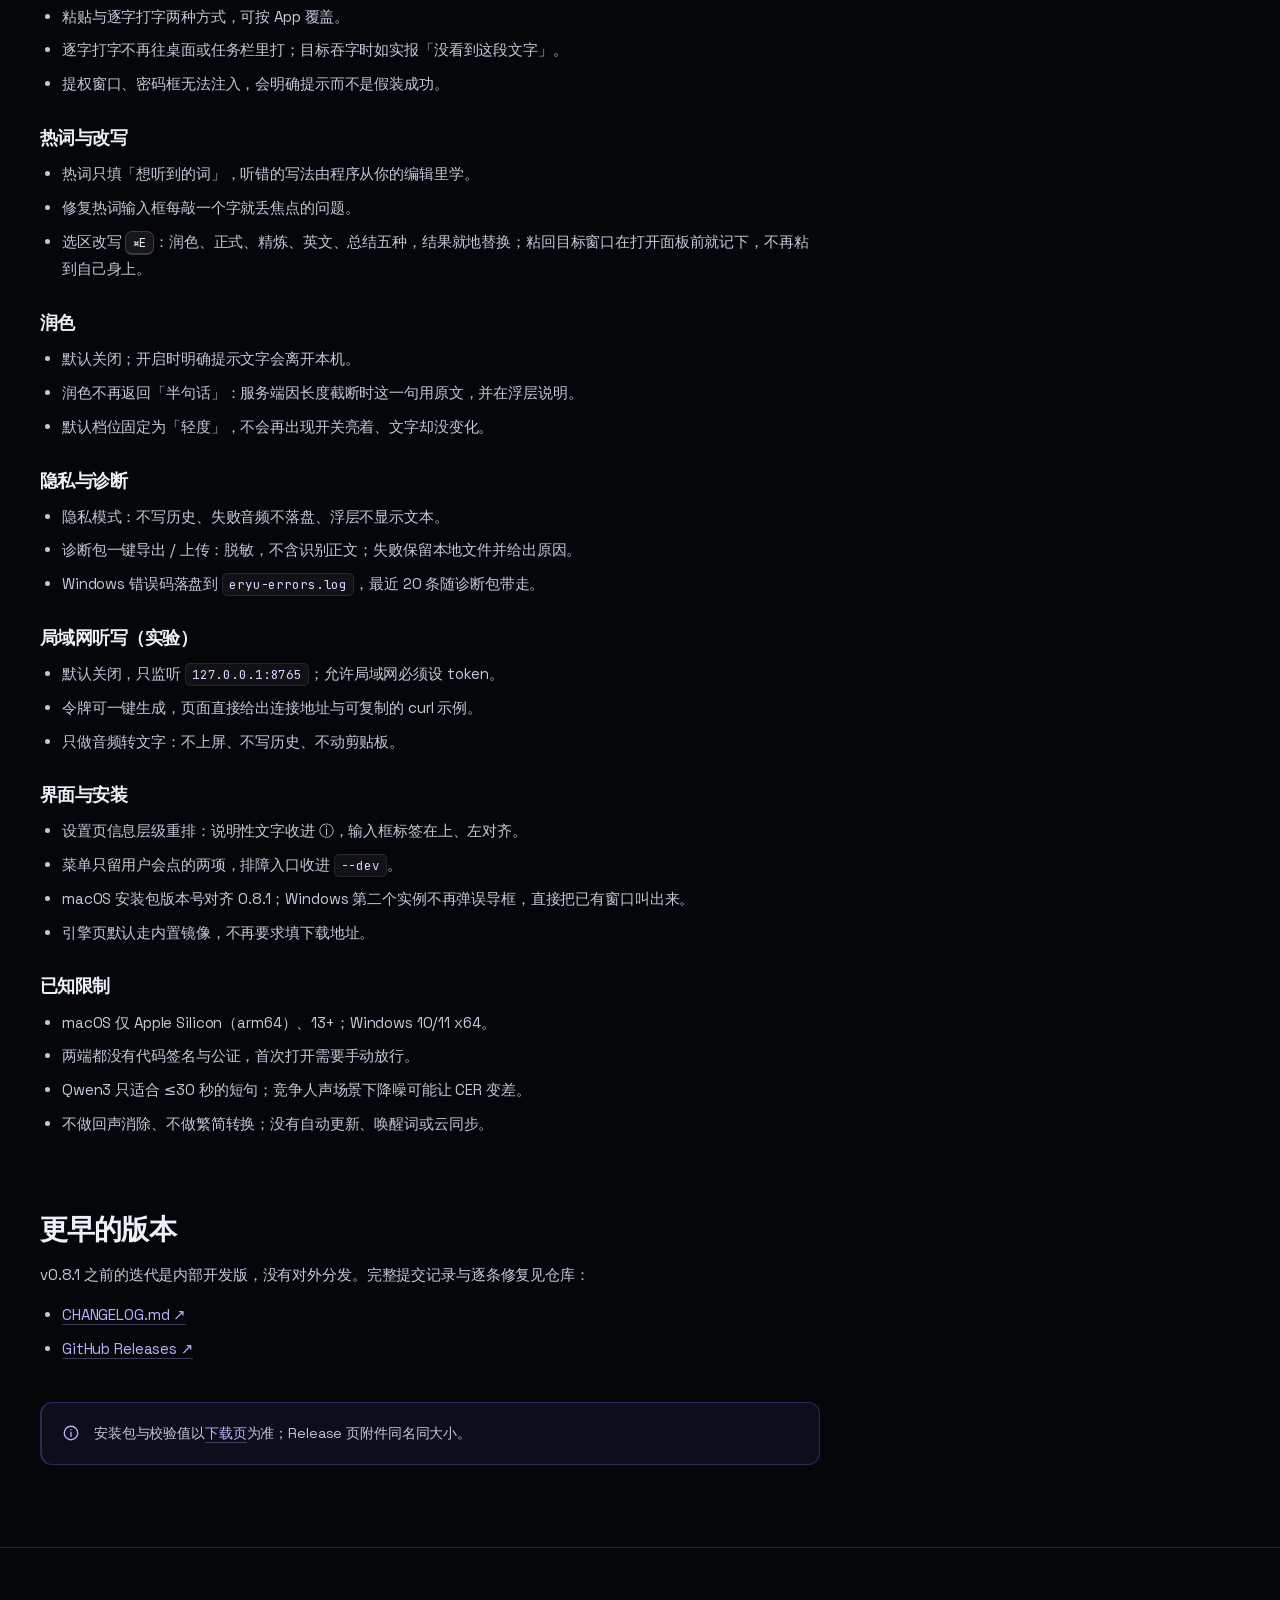
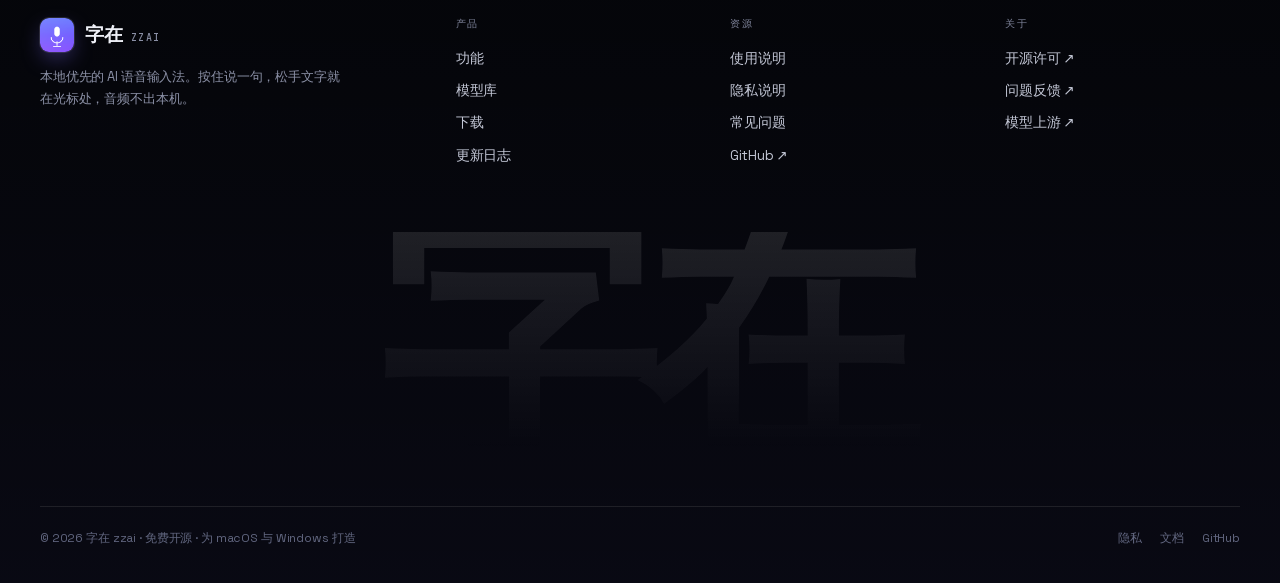
==== commit 7b77507c: "v0.8.2：Windows 免安装脚本直接用、设置页输入修复、听写与上屏修正；官网上线 0.8.2 下载" ====
--- a/website/changelog.html
+++ b/website/changelog.html
@@ -4,12 +4,12 @@
 <meta charset="utf-8">
 <meta name="viewport" content="width=device-width, initial-scale=1">
 <title>更新日志 — 字在 zzai</title>
-<meta name="description" content="字在的版本更新记录。v0.8.1 是第一个公开版本：双引擎、120 秒长听写、热词自学习、选区改写与局域网听写。">
+<meta name="description" content="字在的版本更新记录。v0.8.2 已发布：双引擎、120 秒长听写、热词自学习、选区改写与局域网听写。">
 <meta name="theme-color" content="#05060a">
 <link rel="canonical" href="https://zzai.harmonyos.fun/changelog.html">
 <meta property="og:type" content="article">
 <meta property="og:title" content="字在更新日志">
-<meta property="og:description" content="v0.8.1：第一个公开版本。">
+<meta property="og:description" content="v0.8.2 已发布。">
 <meta property="og:url" content="https://zzai.harmonyos.fun/changelog.html">
 <meta property="og:image" content="https://zzai.harmonyos.fun/assets/img/og.png">
 <link rel="icon" type="image/png" sizes="32x32" href="assets/img/favicon-32.png">
@@ -58,7 +58,7 @@
       <h1>更新日志</h1>
       <p>只写用户能感知的变化。逐条开发记录在仓库的 CHANGELOG.md 里。</p>
       <div class="hero-meta" style="margin-top:24px">
-        <span>最新 v0.8.1</span><span>·</span><span>2026-11-22</span>
+        <span>最新 v0.8.2</span><span>·</span><span>2026-11-22</span>
       </div>
     </div>
   </section>
@@ -66,6 +66,40 @@
   <section class="section-tight">
     <div class="wrap">
       <div class="prose">
+        <div class="release">
+          <div class="release-head">
+            <h2 id="v082">v0.8.2</h2>
+            <span class="release-date">2026-11-22</span>
+          </div>
+          <p>一次以「装好就能用」为目标的更新，Windows 端改动最多。</p>
+
+          <h3>安装与首次运行</h3>
+          <ul>
+            <li>Windows 解压后直接双击 <code>Eryu.exe</code> 就能说话：启动时自动把同目录 <code>models\</code> 里缺的模型搬进 <code>%APPDATA%\Eryu\models</code>，不必先跑安装脚本，也不会一上来就要求下载 233MB。</li>
+            <li>macOS 安装包的版本号与「关于」显示对齐到 0.8.2。</li>
+          </ul>
+
+          <h3>设置页</h3>
+          <ul>
+            <li>润色「附加要求」改用原生文本框，输入法与 <kbd>⌘V</kbd> 不再失灵；字段左对齐、标签在上，说明收进 ⓘ。</li>
+            <li>热词输入框每敲一个字就丢焦点的问题修好了。</li>
+            <li>自己窗口里的 <kbd>⌘V</kbd> / <kbd>⌘C</kbd> / <kbd>⌘A</kbd> 恢复可用。</li>
+          </ul>
+
+          <h3>听写与上屏</h3>
+          <ul>
+            <li>说话时弹出别的窗口，结果不再贴进新窗口：按下热键就记住当时的应用，松手先切回去再上屏；切不回去只提示，文字留在剪贴板。</li>
+            <li>长听写松手不再丢最后一句；超过 120 秒时改为保留开头那段。</li>
+            <li>润色不再给出半句话：按输入长度带 <code>max_tokens</code>，服务端截断时这一句用原文，并在胶囊里说明。</li>
+          </ul>
+
+          <h3>界面</h3>
+          <ul>
+            <li>菜单只留两行纯文本，去掉看不懂的图标与提示；排障入口收进 <code>--dev</code>。</li>
+            <li>录音时胶囊文字变宽，整段中心不再逐格右移。</li>
+          </ul>
+        </div>
+
         <div class="release">
           <div class="release-head">
             <h2 id="v081">v0.8.1</h2>
--- a/website/assets/css/site.css
+++ b/website/assets/css/site.css
@@ -1622,6 +1622,16 @@
   overflow-wrap: anywhere;
   max-width: 320px;
 }
+table.model a.dl-mini {
+  color: #d6d0ff;
+  text-decoration: underline;
+  text-underline-offset: 3px;
+  text-decoration-color: rgba(124, 108, 255, 0.5);
+}
+table.model a.dl-mini:hover {
+  color: #fff;
+  text-decoration-color: #8f82ff;
+}
 table.model .tag {
   display: inline-block;
   margin-left: 7px;
@@ -1636,6 +1646,20 @@
   vertical-align: 1px;
 }
 
+@media (max-width: 560px) {
+  .dl-os h3 { font-size: 18px; }
+  .dl-os .ver { font-size: 9.5px; padding: 2px 6px; }
+  table.model.model-dl th:nth-child(2),
+  table.model.model-dl td:nth-child(2) { display: none; }
+  table.model.model-dl th,
+  table.model.model-dl td { padding: 12px 10px; }
+  table.model.model-dl { font-size: 12.5px; min-width: 0; }
+  table.model.model-dl .mono { max-width: none; }
+  table.model.req { min-width: 0; font-size: 12px; }
+  table.model.req th,
+  table.model.req td { padding: 10px 8px; }
+}
+
 /* ---------------- 下载卡 ---------------- */
 
 .dl-grid {
@@ -1650,6 +1674,10 @@
   border-radius: 20px;
   background: linear-gradient(170deg, rgba(255, 255, 255, 0.055), rgba(255, 255, 255, 0.012));
   overflow: hidden;
+}
+.dl-card.full {
+  border-color: rgba(34, 211, 238, 0.3);
+  background: linear-gradient(170deg, rgba(34, 211, 238, 0.12), rgba(124, 108, 255, 0.07) 55%, rgba(255, 255, 255, 0.01));
 }
 .dl-card.primary {
   border-color: rgba(124, 108, 255, 0.35);
@@ -2546,3 +2574,67 @@
     display: none;
   }
 }
+
+
+/* 移动端：模型/要求表不横向溢出（放在文件末尾，压过上面的 min-width） */
+@media (max-width: 560px) {
+  body table.model.model-dl,
+  body table.model.req {
+    min-width: 0;
+    width: 100%;
+  }
+  body table.model.model-dl th,
+  body table.model.model-dl td,
+  body table.model.req th,
+  body table.model.req td {
+    padding: 11px 8px;
+  }
+  body table.model.model-dl th:nth-child(2),
+  body table.model.model-dl td:nth-child(2) {
+    display: none;
+  }
+}
+
+@media (max-width: 560px) {
+  .dl-os h3 { white-space: nowrap; font-size: 17px; }
+}
+
+/* 轻量版 / 完整离线版切换 */
+.dl-switch {
+  display: inline-flex;
+  gap: 4px;
+  padding: 5px;
+  margin: 0 0 26px;
+  border: 1px solid var(--line);
+  border-radius: 999px;
+  background: rgba(10, 12, 20, 0.72);
+}
+.dl-switch button {
+  border: 0;
+  background: transparent;
+  color: #8b90a6;
+  font: inherit;
+  font-size: 13px;
+  letter-spacing: 0.02em;
+  padding: 9px 18px;
+  border-radius: 999px;
+  cursor: pointer;
+  transition: color 0.2s, background 0.2s;
+}
+.dl-switch button span {
+  margin-left: 6px;
+  font-family: var(--mono);
+  font-size: 11.5px;
+  opacity: 0.7;
+}
+.dl-switch button:hover { color: #e9ebf5; }
+.dl-switch button.on {
+  color: #0a0b12;
+  background: linear-gradient(135deg, #b7b0ff, #7c6cff 55%, #22d3ee);
+}
+.dl-switch button.on span { opacity: 0.75; }
+@media (max-width: 560px) {
+  .dl-switch { width: 100%; }
+  .dl-switch button { flex: 1; padding: 10px 8px; }
+}
+[data-dl-panel][hidden] { display: none !important; }
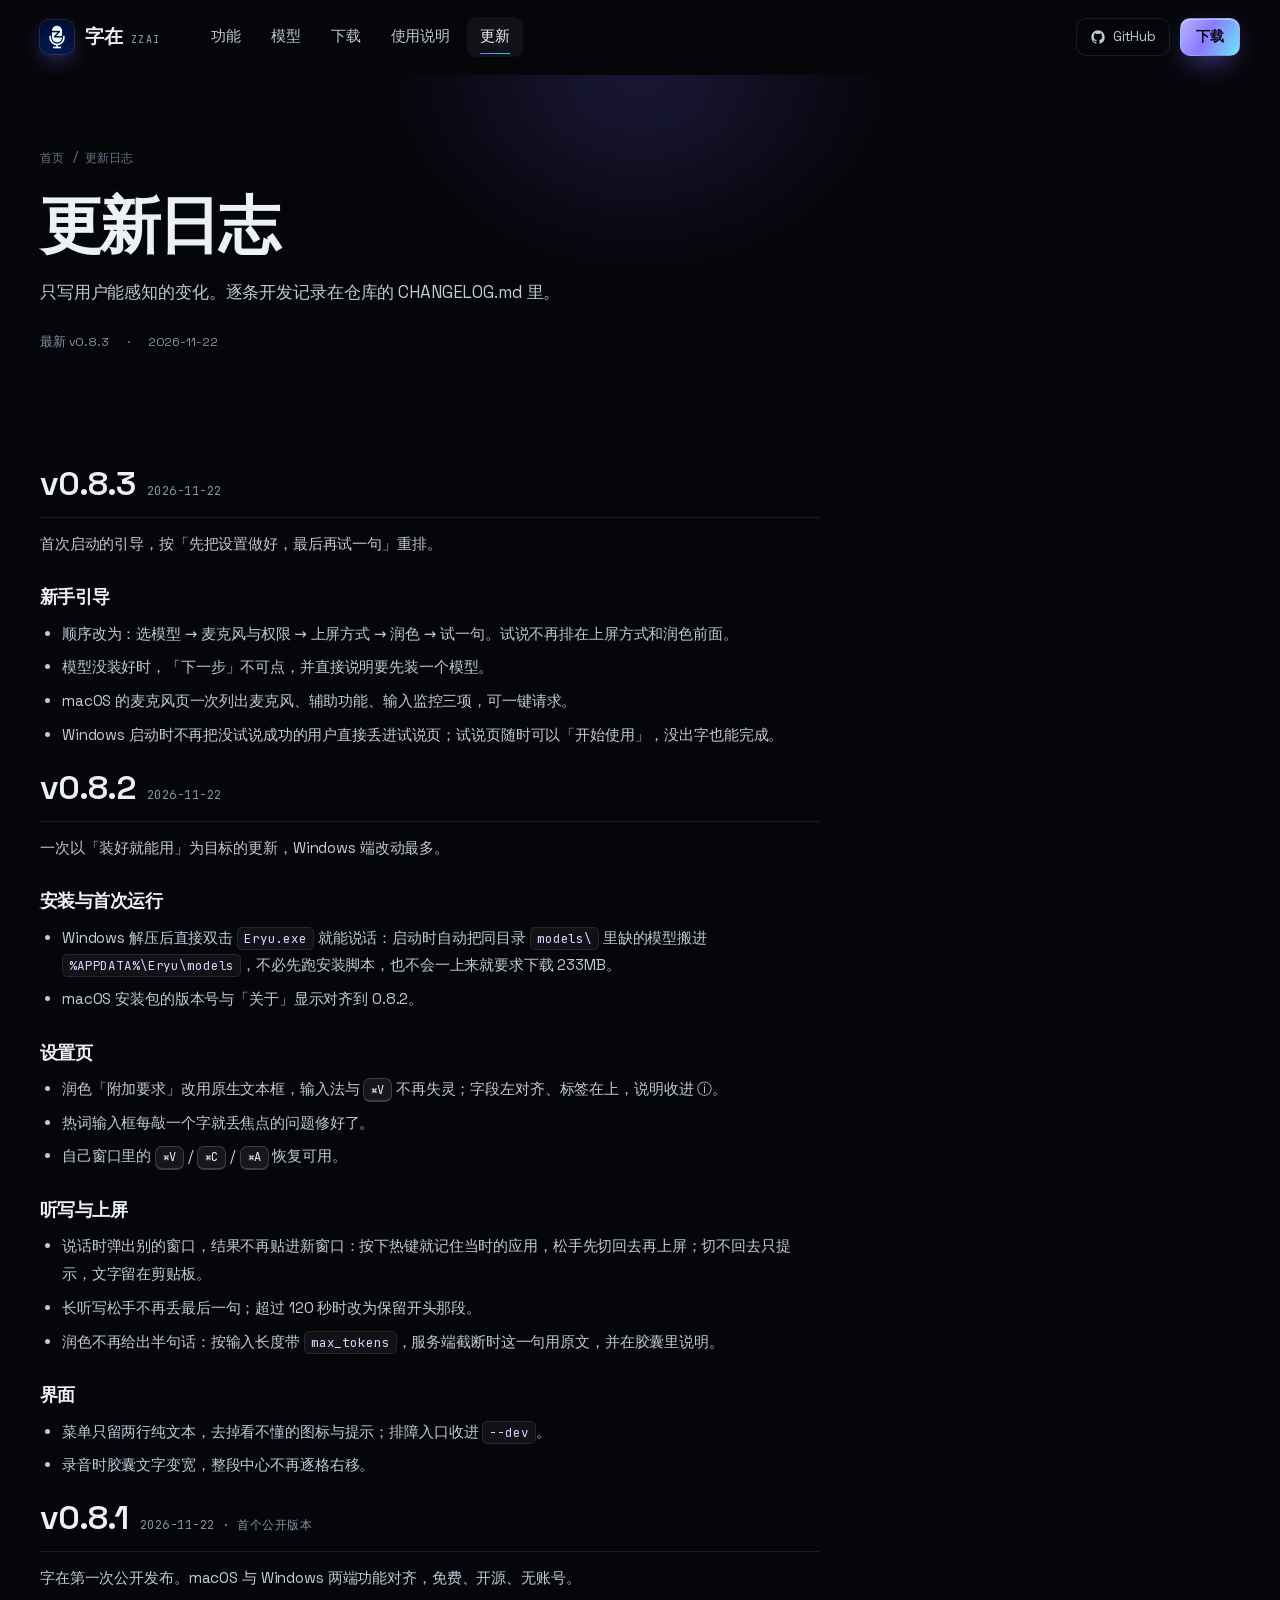
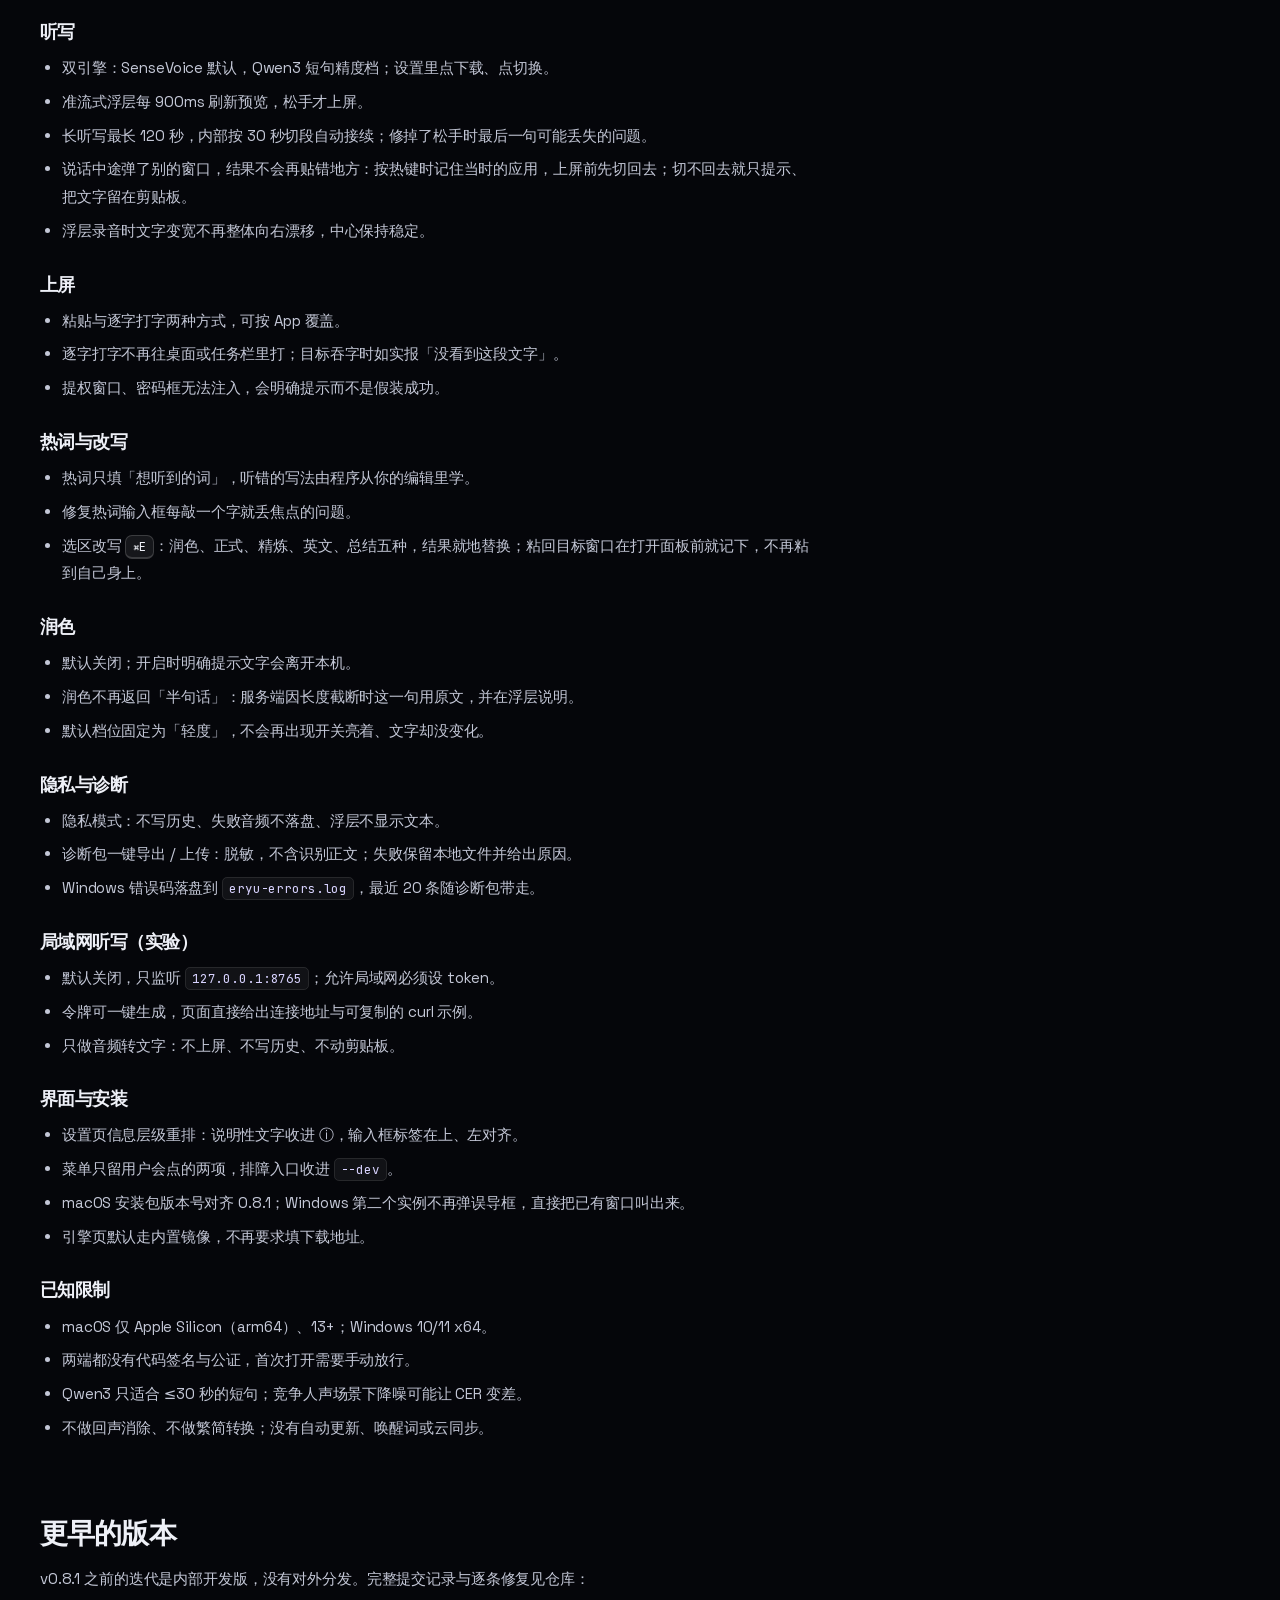
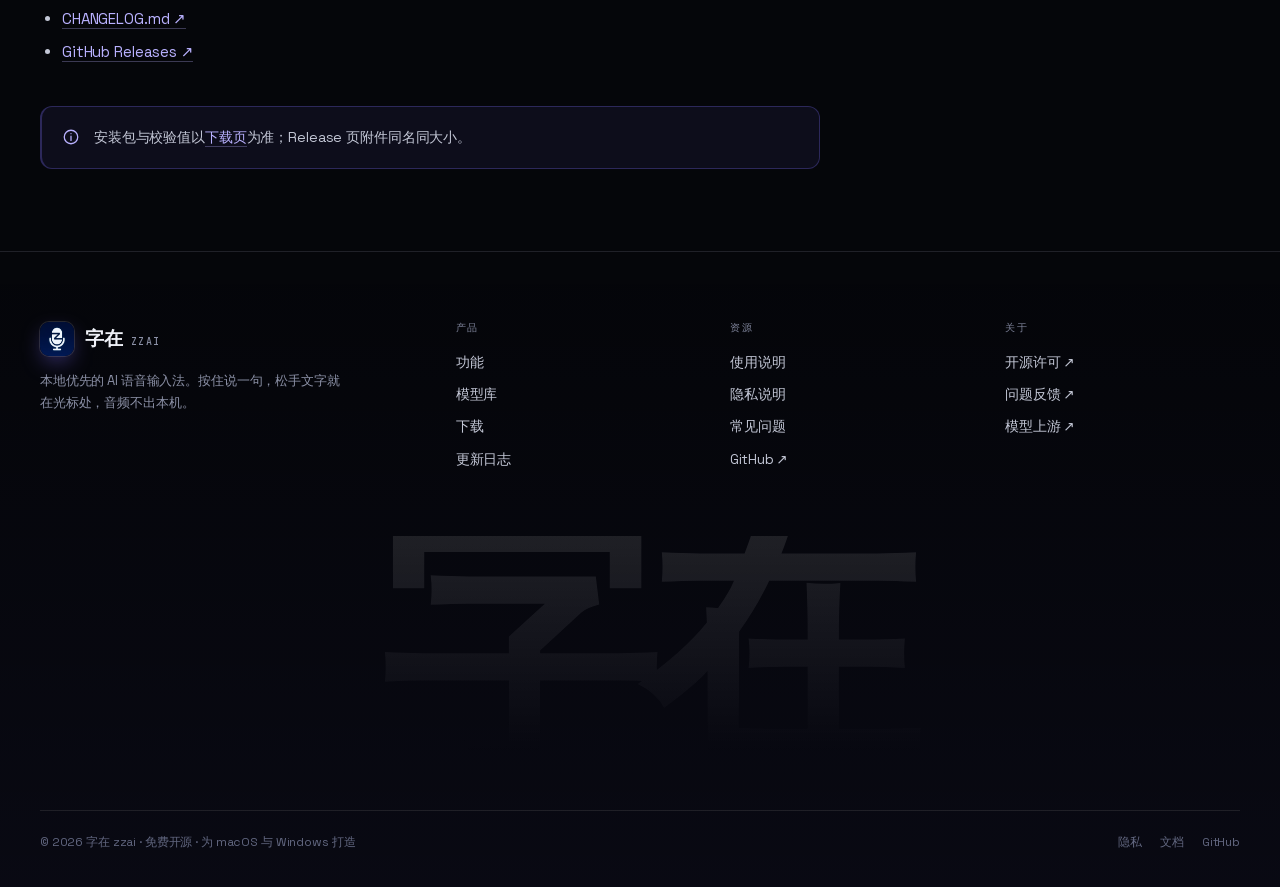
==== commit baf254c7: "v0.8.3：新手引导按先设置、最后试说重排；站点发布 0.8.3" ====
--- a/website/changelog.html
+++ b/website/changelog.html
@@ -4,12 +4,12 @@
 <meta charset="utf-8">
 <meta name="viewport" content="width=device-width, initial-scale=1">
 <title>更新日志 — 字在 zzai</title>
-<meta name="description" content="字在的版本更新记录。v0.8.2 已发布：双引擎、120 秒长听写、热词自学习、选区改写与局域网听写。">
+<meta name="description" content="字在的版本更新记录。v0.8.3 已发布：双引擎、120 秒长听写、热词自学习、选区改写与局域网听写。">
 <meta name="theme-color" content="#05060a">
 <link rel="canonical" href="https://zzai.harmonyos.fun/changelog.html">
 <meta property="og:type" content="article">
 <meta property="og:title" content="字在更新日志">
-<meta property="og:description" content="v0.8.2 已发布。">
+<meta property="og:description" content="v0.8.3 已发布。">
 <meta property="og:url" content="https://zzai.harmonyos.fun/changelog.html">
 <meta property="og:image" content="https://zzai.harmonyos.fun/assets/img/og.png">
 <link rel="icon" type="image/png" sizes="32x32" href="assets/img/favicon-32.png">
@@ -58,7 +58,7 @@
       <h1>更新日志</h1>
       <p>只写用户能感知的变化。逐条开发记录在仓库的 CHANGELOG.md 里。</p>
       <div class="hero-meta" style="margin-top:24px">
-        <span>最新 v0.8.2</span><span>·</span><span>2026-11-22</span>
+        <span>最新 v0.8.3</span><span>·</span><span>2026-11-22</span>
       </div>
     </div>
   </section>
@@ -66,6 +66,22 @@
   <section class="section-tight">
     <div class="wrap">
       <div class="prose">
+        <div class="release">
+          <div class="release-head">
+            <h2 id="v083">v0.8.3</h2>
+            <span class="release-date">2026-11-22</span>
+          </div>
+          <p>首次启动的引导，按「先把设置做好，最后再试一句」重排。</p>
+
+          <h3>新手引导</h3>
+          <ul>
+            <li>顺序改为：选模型 → 麦克风与权限 → 上屏方式 → 润色 → 试一句。试说不再排在上屏方式和润色前面。</li>
+            <li>模型没装好时，「下一步」不可点，并直接说明要先装一个模型。</li>
+            <li>macOS 的麦克风页一次列出麦克风、辅助功能、输入监控三项，可一键请求。</li>
+            <li>Windows 启动时不再把没试说成功的用户直接丢进试说页；试说页随时可以「开始使用」，没出字也能完成。</li>
+          </ul>
+        </div>
+
         <div class="release">
           <div class="release-head">
             <h2 id="v082">v0.8.2</h2>
